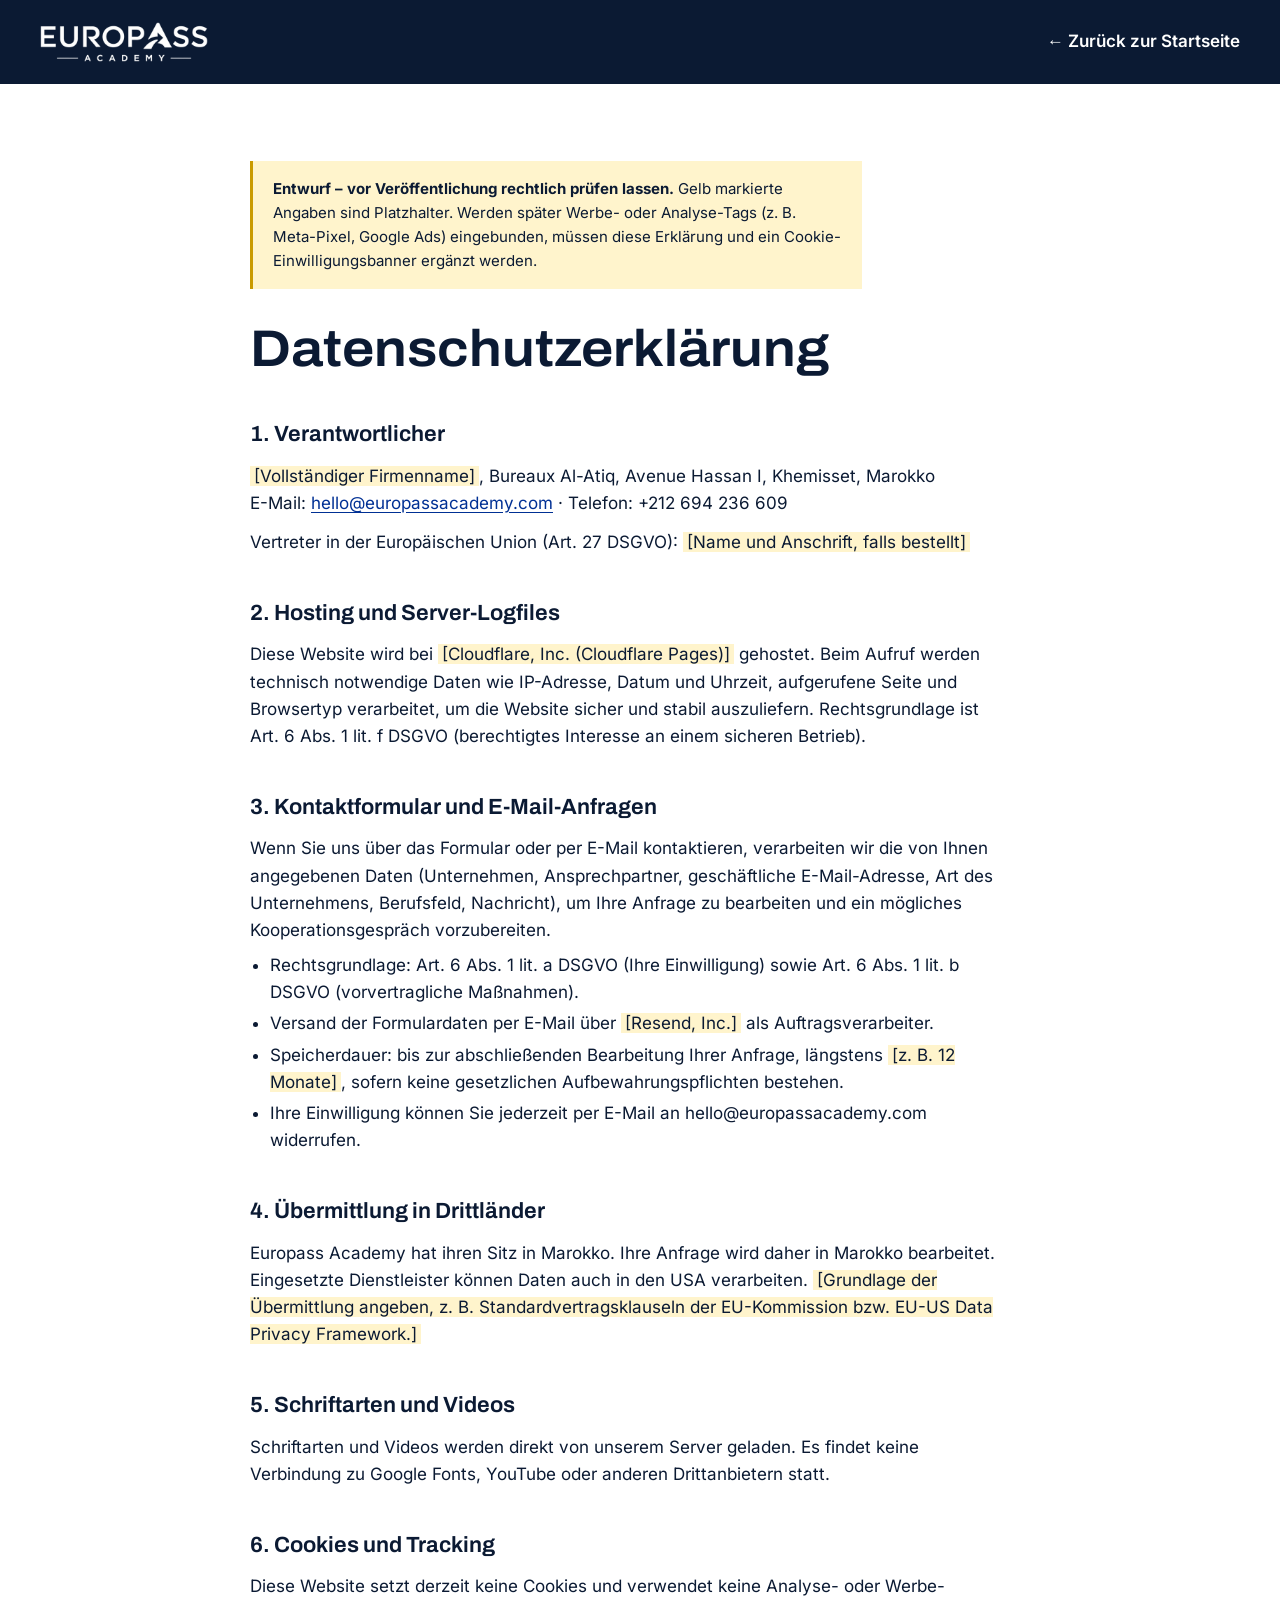
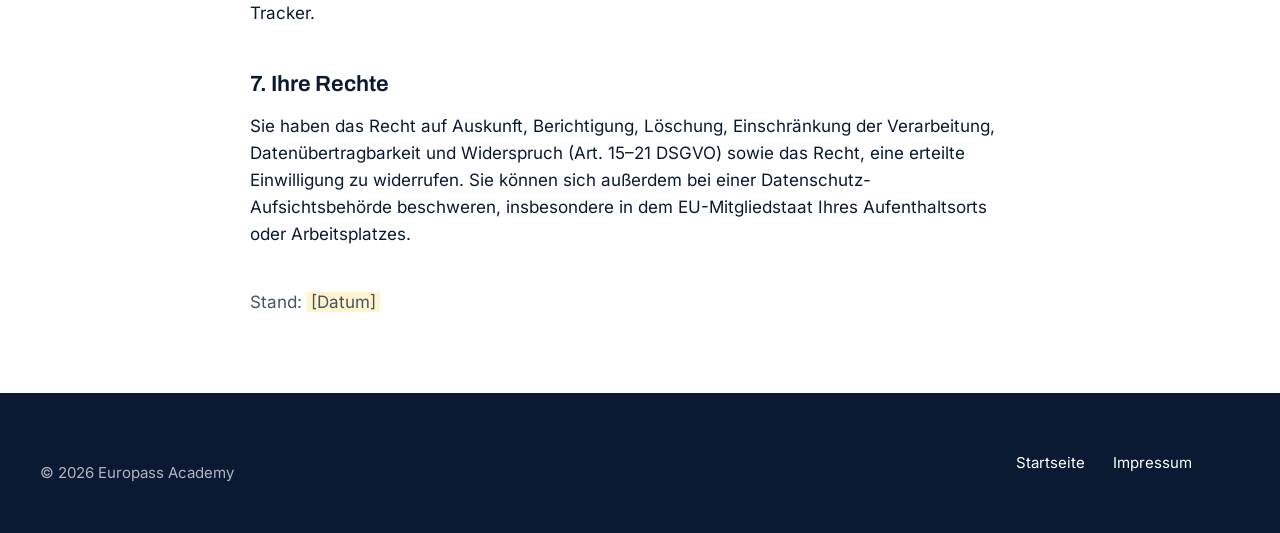
==== datenschutz.html @ 1aec407b "Initial commit" ====
<!doctype html>
<html lang="de">
<head>
<meta charset="utf-8">
<meta name="viewport" content="width=device-width, initial-scale=1, viewport-fit=cover">
<title>Datenschutzerklärung – Europass Academy</title>
<meta name="robots" content="noindex, follow">
<link rel="stylesheet" href="css/main.css">
</head>
<body>
<header class="legal-header">
  <div class="wrap">
    <a href="index.html"><img src="assets/img/europass-logo-white.png" alt="Europass Academy – zur Startseite" width="168" height="40"></a>
    <a class="back" href="index.html">← Zurück zur Startseite</a>
  </div>
</header>
<main class="legal">
  <div class="wrap">
    <p class="draft-note"><strong>Entwurf – vor Veröffentlichung rechtlich prüfen lassen.</strong> Gelb markierte Angaben sind Platzhalter. Werden später Werbe- oder Analyse-Tags (z. B. Meta-Pixel, Google Ads) eingebunden, müssen diese Erklärung und ein Cookie-Einwilligungsbanner ergänzt werden.</p>
    <h1>Datenschutzerklärung</h1>

    <h2>1. Verantwortlicher</h2>
    <p><span class="todo">[Vollständiger Firmenname]</span>, Bureaux Al-Atiq, Avenue Hassan I, Khemisset, Marokko<br>
    E-Mail: <a href="mailto:hello@europassacademy.com">hello@europassacademy.com</a> · Telefon: +212 694 236 609</p>
    <p>Vertreter in der Europäischen Union (Art. 27 DSGVO): <span class="todo">[Name und Anschrift, falls bestellt]</span></p>

    <h2>2. Hosting und Server-Logfiles</h2>
    <p>Diese Website wird bei <span class="todo">[Cloudflare, Inc. (Cloudflare Pages)]</span> gehostet. Beim Aufruf werden technisch notwendige Daten wie IP-Adresse, Datum und Uhrzeit, aufgerufene Seite und Browsertyp verarbeitet, um die Website sicher und stabil auszuliefern. Rechtsgrundlage ist Art. 6 Abs. 1 lit. f DSGVO (berechtigtes Interesse an einem sicheren Betrieb).</p>

    <h2>3. Kontaktformular und E-Mail-Anfragen</h2>
    <p>Wenn Sie uns über das Formular oder per E-Mail kontaktieren, verarbeiten wir die von Ihnen angegebenen Daten (Unternehmen, Ansprechpartner, geschäftliche E-Mail-Adresse, Art des Unternehmens, Berufsfeld, Nachricht), um Ihre Anfrage zu bearbeiten und ein mögliches Kooperationsgespräch vorzubereiten.</p>
    <ul>
      <li>Rechtsgrundlage: Art. 6 Abs. 1 lit. a DSGVO (Ihre Einwilligung) sowie Art. 6 Abs. 1 lit. b DSGVO (vorvertragliche Maßnahmen).</li>
      <li>Versand der Formulardaten per E-Mail über <span class="todo">[Resend, Inc.]</span> als Auftragsverarbeiter.</li>
      <li>Speicherdauer: bis zur abschließenden Bearbeitung Ihrer Anfrage, längstens <span class="todo">[z. B. 12 Monate]</span>, sofern keine gesetzlichen Aufbewahrungspflichten bestehen.</li>
      <li>Ihre Einwilligung können Sie jederzeit per E-Mail an hello@europassacademy.com widerrufen.</li>
    </ul>

    <h2>4. Übermittlung in Drittländer</h2>
    <p>Europass Academy hat ihren Sitz in Marokko. Ihre Anfrage wird daher in Marokko bearbeitet. Eingesetzte Dienstleister können Daten auch in den USA verarbeiten. <span class="todo">[Grundlage der Übermittlung angeben, z. B. Standardvertragsklauseln der EU-Kommission bzw. EU-US Data Privacy Framework.]</span></p>

    <h2>5. Schriftarten und Videos</h2>
    <p>Schriftarten und Videos werden direkt von unserem Server geladen. Es findet keine Verbindung zu Google Fonts, YouTube oder anderen Drittanbietern statt.</p>

    <h2>6. Cookies und Tracking</h2>
    <p>Diese Website setzt derzeit keine Cookies und verwendet keine Analyse- oder Werbe-Tracker.</p>

    <h2>7. Ihre Rechte</h2>
    <p>Sie haben das Recht auf Auskunft, Berichtigung, Löschung, Einschränkung der Verarbeitung, Datenübertragbarkeit und Widerspruch (Art. 15–21 DSGVO) sowie das Recht, eine erteilte Einwilligung zu widerrufen. Sie können sich außerdem bei einer Datenschutz-Aufsichtsbehörde beschweren, insbesondere in dem EU-Mitgliedstaat Ihres Aufenthaltsorts oder Arbeitsplatzes.</p>

    <p style="margin-top:40px;color:var(--muted)">Stand: <span class="todo">[Datum]</span></p>
  </div>
</main>
<footer class="site-footer">
  <div class="wrap site-footer__inner">
    <p>© 2026 Europass Academy</p>
    <nav class="site-footer__nav" aria-label="Rechtliches"><a href="index.html">Startseite</a><a href="impressum.html">Impressum</a></nav>
    <span></span>
  </div>
</footer>
</body>
</html>
---- css/main.css ----
/* =====================================================================
   Europass Academy – B2B-Landingpage Deutschland
   Konzept "Brücke": navy Kino-Bühne für den Film, königsblaue Bänder für
   Netzwerk und Kontakt, rot nur für Handlungen und Wegmarken.
   Schriften lokal gehostet (DSGVO: keine Verbindung zu Google Fonts).
   ===================================================================== */

@font-face {
  font-family: "Archivo";
  src: url("../assets/fonts/archivo-var.woff2") format("woff2");
  font-weight: 100 900;
  font-stretch: 62% 125%;
  font-display: swap;
}
@font-face {
  font-family: "Inter";
  src: url("../assets/fonts/inter-var.woff2") format("woff2");
  font-weight: 100 900;
  font-display: swap;
}
@font-face {
  font-family: "IBM Plex Mono";
  src: url("../assets/fonts/plex-mono-500.woff2") format("woff2");
  font-weight: 500;
  font-display: swap;
}

:root {
  /* Farbe */
  --navy: #0B1A33;
  --navy-2: #12264A;
  --blue: #003094;
  --blue-deep: #00226B;
  --blue-tint: #E7EDF9;
  --red: #CE0011;
  --red-deep: #A6000E;
  --white: #FFFFFF;
  --grey: #F4F6FA;
  --line: #DCE2EC;
  --line-dark: rgba(255, 255, 255, 0.18);
  --ink: #0B1A33;
  --muted: #47536B;
  --on-dark: rgba(255, 255, 255, 0.86);
  --on-dark-soft: rgba(255, 255, 255, 0.68);

  /* Schrift */
  --font-display: "Archivo", "Helvetica Neue", Arial, sans-serif;
  --font-body: "Inter", "Helvetica Neue", Arial, sans-serif;
  --font-mono: "IBM Plex Mono", ui-monospace, "SFMono-Regular", Menlo, monospace;

  --fs-hero: clamp(2.35rem, 0.9rem + 5.4vw, 5.5rem);
  --fs-statement: clamp(1.7rem, 1.1rem + 2.1vw, 2.75rem);
  --fs-h2: clamp(2rem, 1.3rem + 2.4vw, 3.25rem);
  --fs-h3: clamp(1.25rem, 1.1rem + 0.5vw, 1.5rem);
  --fs-lead: clamp(1.06rem, 1rem + 0.3vw, 1.25rem);
  --fs-body: 1.0625rem;
  --fs-small: 0.9375rem;
  --fs-label: 0.78rem;

  /* Raster */
  --max: 1232px;
  --gutter: max(clamp(16px, 4vw, 40px), env(safe-area-inset-left, 0px));
  --gutter-r: max(clamp(16px, 4vw, 40px), env(safe-area-inset-right, 0px));
  --section-y: clamp(72px, 6vw + 40px, 136px);
  --header-h: 76px;
  --ease: cubic-bezier(0.22, 0.61, 0.36, 1);

  color-scheme: light;
}

/* ---------- Basis ---------- */
*, *::before, *::after { box-sizing: border-box; }
html { -webkit-text-size-adjust: 100%; scroll-padding-top: calc(var(--header-h) + 12px); }
@media (prefers-reduced-motion: no-preference) { html { scroll-behavior: smooth; } }
body {
  margin: 0;
  background: var(--white);
  color: var(--ink);
  font-family: var(--font-body);
  font-size: var(--fs-body);
  line-height: 1.6;
  text-rendering: optimizeLegibility;
  -webkit-font-smoothing: antialiased;
  overflow-x: hidden;
}
img, video, svg { display: block; max-width: 100%; }
a { color: var(--blue); text-underline-offset: 3px; }
a:hover { color: var(--blue-deep); }
h1, h2, h3, p, ul, ol, dl, dd, figure { margin: 0; }
ul, ol { padding: 0; list-style: none; }
button, input, select, textarea { font: inherit; color: inherit; }
:focus-visible { outline: 3px solid var(--red); outline-offset: 3px; }
::selection { background: var(--blue); color: var(--white); }

.visually-hidden {
  position: absolute !important; width: 1px; height: 1px; overflow: hidden;
  clip: rect(0 0 0 0); clip-path: inset(50%); white-space: nowrap;
}
.skip-link {
  position: fixed; left: 16px; top: -100px; z-index: 100;
  background: var(--white); color: var(--blue); padding: 12px 18px; font-weight: 600;
}
.skip-link:focus { top: calc(env(safe-area-inset-top, 0px) + 12px); }

.wrap {
  width: 100%;
  max-width: calc(var(--max) + var(--gutter) + var(--gutter-r));
  margin-inline: auto;
  padding-left: var(--gutter);
  padding-right: var(--gutter-r);
}

/* ---------- Typo-Bausteine ---------- */
.eyebrow {
  display: inline-flex; align-items: center; gap: 12px;
  font-family: var(--font-mono); font-size: var(--fs-label); font-weight: 500;
  letter-spacing: 0.14em; text-transform: uppercase; color: var(--red);
}
.eyebrow--light { color: var(--on-dark); }
.eyebrow__mark { width: 32px; height: 2px; background: var(--red); flex: none; }

.h2 {
  font-family: var(--font-display); font-size: var(--fs-h2); font-weight: 650;
  font-stretch: 108%; line-height: 1.06; letter-spacing: -0.02em; text-wrap: balance;
}
.lead { font-size: var(--fs-lead); color: var(--muted); max-width: 60ch; margin-top: 20px; }
.statement {
  font-family: var(--font-display); font-size: var(--fs-statement); font-weight: 500;
  font-stretch: 104%; line-height: 1.22; letter-spacing: -0.012em; text-wrap: balance;
  max-width: 28ch;
}
.statement em { font-style: normal; color: var(--blue); box-shadow: inset 0 -0.12em 0 var(--blue-tint); }

/* ---------- Buttons ---------- */
.btn {
  display: inline-flex; align-items: center; justify-content: center; gap: 12px;
  min-height: 54px; padding: 15px 26px; border: 1.5px solid transparent; border-radius: 2px;
  font-family: var(--font-body); font-size: 1rem; font-weight: 600; line-height: 1.2;
  text-decoration: none; cursor: pointer; text-align: center;
  transition: background-color .2s var(--ease), color .2s var(--ease), border-color .2s var(--ease), transform .2s var(--ease);
}
.btn:hover { transform: translateY(-1px); }
.btn:active { transform: translateY(0); }
.btn--sm { min-height: 44px; padding: 10px 18px; font-size: 0.9375rem; }
.btn--red { background: var(--red); color: var(--white); }
.btn--red:hover { background: var(--red-deep); color: var(--white); }
.btn--blue { background: var(--blue); color: var(--white); }
.btn--blue:hover { background: var(--blue-deep); color: var(--white); }
.btn--outline-light { border-color: rgba(255,255,255,0.55); color: var(--white); background: transparent; }
.btn--outline-light:hover { border-color: var(--white); background: rgba(255,255,255,0.08); color: var(--white); }
.btn__icon { width: 18px; height: 18px; fill: none; stroke: currentColor; stroke-width: 2; flex: none; transition: transform .2s var(--ease); }
.btn:hover .btn__icon { transform: translateX(3px); }
.btn[disabled] { opacity: .65; cursor: progress; transform: none; }
.btn-row { display: flex; flex-wrap: wrap; gap: 12px; }

.link-arrow {
  display: inline-flex; align-items: center; gap: 10px; min-height: 44px;
  font-weight: 600; text-decoration: none; color: var(--blue);
  border-bottom: 1.5px solid currentColor; padding-bottom: 2px;
}
.link-arrow svg { width: 18px; height: 18px; fill: none; stroke: currentColor; stroke-width: 2; transition: transform .2s var(--ease); }
.link-arrow:hover svg { transform: translateX(4px); }

/* ---------- Header ---------- */
body::before {
  content: ""; position: fixed; inset: 0 0 auto; height: env(safe-area-inset-top, 0px);
  z-index: 51; background: var(--navy);
}
.site-header {
  position: fixed; top: env(safe-area-inset-top, 0px); left: 0; right: 0; z-index: 50;
  transition: background-color .3s var(--ease), box-shadow .3s var(--ease);
}
.site-header__inner {
  max-width: calc(var(--max) + var(--gutter) + var(--gutter-r)); margin-inline: auto;
  padding: 14px var(--gutter-r) 14px var(--gutter);
  min-height: var(--header-h);
  display: flex; align-items: center; justify-content: space-between; gap: 24px;
}
.brand { display: block; position: relative; width: clamp(150px, 14vw, 196px); flex: none; }
.brand__logo img { width: 100%; height: auto; }
.brand__logo--color { position: absolute; inset: 0; opacity: 0; transition: opacity .3s var(--ease); }
.brand__logo--light { transition: opacity .3s var(--ease); }

.site-nav { display: flex; align-items: center; gap: clamp(16px, 2.4vw, 36px); }
.site-nav__list { display: flex; gap: clamp(14px, 2vw, 30px); }
.site-nav__list a {
  position: relative; display: inline-flex; align-items: center; min-height: 44px;
  color: var(--white); text-decoration: none; font-size: 0.9375rem; font-weight: 500;
}
.site-nav__list a::after {
  content: ""; position: absolute; left: 0; right: 0; bottom: 8px; height: 1.5px;
  background: var(--red); transform: scaleX(0); transform-origin: left; transition: transform .25s var(--ease);
}
.site-nav__list a:hover::after, .site-nav__list a[aria-current="true"]::after { transform: scaleX(1); }

.site-header.is-solid { background: rgba(255,255,255,0.97); box-shadow: 0 1px 0 var(--line), 0 8px 24px rgba(11,26,51,0.06); }
.site-header.is-solid .brand__logo--color { opacity: 1; }
.site-header.is-solid .brand__logo--light { opacity: 0; }
.site-header.is-solid .site-nav__list a { color: var(--ink); }
.site-header.is-solid .nav-toggle { color: var(--ink); border-color: var(--line); }

.nav-toggle {
  display: none; align-items: center; gap: 10px; min-height: 44px; padding: 8px 14px;
  background: transparent; border: 1px solid rgba(255,255,255,0.4); border-radius: 2px;
  color: var(--white); cursor: pointer; font-size: 0.9375rem; font-weight: 600;
}
.nav-toggle__bars, .nav-toggle__bars::before, .nav-toggle__bars::after {
  display: block; width: 18px; height: 2px; background: currentColor; position: relative;
  transition: transform .25s var(--ease), background-color .2s;
}
.nav-toggle__bars::before, .nav-toggle__bars::after { content: ""; position: absolute; left: 0; }
.nav-toggle__bars::before { top: -6px; }
.nav-toggle__bars::after { top: 6px; }
.nav-toggle[aria-expanded="true"] .nav-toggle__bars { background: transparent; }
.nav-toggle[aria-expanded="true"] .nav-toggle__bars::before { transform: translateY(6px) rotate(45deg); }
.nav-toggle[aria-expanded="true"] .nav-toggle__bars::after { transform: translateY(-6px) rotate(-45deg); }

@media (max-width: 960px) {
  :root { --header-h: 68px; }
  .nav-toggle { display: inline-flex; }
  .site-nav {
    position: fixed; left: 0; right: 0; top: calc(env(safe-area-inset-top, 0px) + var(--header-h));
    flex-direction: column; align-items: stretch; gap: 8px;
    padding: 12px var(--gutter-r) calc(28px + env(safe-area-inset-bottom, 0px)) var(--gutter);
    background: var(--white); border-top: 1px solid var(--line);
    box-shadow: 0 24px 40px rgba(11,26,51,0.14);
    max-height: calc(100dvh - var(--header-h)); overflow-y: auto;
  }
  .js .site-nav:not(.is-open) { display: none; }
  .site-nav__list { flex-direction: column; gap: 0; }
  .site-nav__list a { color: var(--ink); font-size: 1.125rem; min-height: 56px; width: 100%; border-bottom: 1px solid var(--line); }
  .site-nav__list a::after { display: none; }
  .site-nav .btn { margin-top: 16px; min-height: 54px; }
  .site-header.is-menu { background: var(--white); }
  .site-header.is-menu .brand__logo--color { opacity: 1; }
  .site-header.is-menu .brand__logo--light { opacity: 0; }
  .site-header.is-menu .nav-toggle { color: var(--ink); border-color: var(--line); }
}

/* ---------- Hero ---------- */
.hero {
  position: relative; background: var(--navy); color: var(--white);
  padding-top: calc(var(--header-h) + clamp(28px, 3.6vw, 60px));
  padding-bottom: clamp(56px, 6vw, 96px);
  overflow: hidden; isolation: isolate;
}
.hero::before {
  /* feines Meridian-Raster als Verweis auf Breitengrade */
  content: ""; position: absolute; inset: 0; z-index: -1; pointer-events: none;
  background-image:
    linear-gradient(to right, rgba(255,255,255,0.045) 1px, transparent 1px);
  background-size: calc((100% - 2 * var(--gutter)) / 12) 100%;
  background-position: var(--gutter) 0;
}
.hero__intro {
  display: grid; grid-template-columns: repeat(12, minmax(0, 1fr));
  column-gap: clamp(16px, 2vw, 32px); row-gap: clamp(28px, 3.4vw, 48px); align-items: end;
}
.hero__intro > .hero__head { grid-column: 1 / -1; }
.hero__head { display: grid; gap: 28px; min-width: 0; }
.hero__title {
  font-family: var(--font-display); font-size: var(--fs-hero); font-weight: 700;
  font-stretch: 106%; line-height: 0.98; letter-spacing: -0.03em;
}
.hero__line { display: block; }
.hero__dot { color: var(--red); }
.hero__aside {
  grid-column: c-start / v-start; grid-row: 2; align-self: start; padding-top: 4px;
  display: grid; gap: 28px; min-width: 0; padding-right: clamp(24px, 3vw, 48px);
}
.hero__aside .btn-row { flex-direction: column; align-items: stretch; }
.hero__lead { font-size: var(--fs-lead); line-height: 1.55; color: var(--on-dark); max-width: 46ch; }

.hero__stage {
  margin-top: clamp(28px, 3.4vw, 52px);
  display: grid;
  grid-template-columns:
    [bleed-l] minmax(var(--gutter), 1fr)
    [c-start] minmax(0, calc(var(--max) * 0.31))
    [v-start] minmax(0, calc(var(--max) * 0.69))
    [c-end] minmax(var(--gutter-r), 1fr) [bleed-r];
  grid-template-rows: auto auto auto;
  column-gap: 0;
}
.hero__route {
  grid-column: v-start / c-end; grid-row: 1;
  display: flex; align-items: center; gap: 16px; margin-bottom: 18px; padding-left: clamp(20px, 3vw, 40px);
  font-family: var(--font-mono); font-size: var(--fs-label); letter-spacing: 0.08em; color: var(--on-dark-soft);
  text-transform: uppercase;
}
.route__end { display: inline-flex; align-items: center; gap: 10px; white-space: nowrap; }
.route__code { color: var(--white); }
.route__dot { width: 9px; height: 9px; border-radius: 50%; flex: none; }
.route__dot--red { background: var(--red); box-shadow: 0 0 0 4px rgba(206,0,17,0.25); }
.route__dot--white { background: var(--white); box-shadow: 0 0 0 4px rgba(255,255,255,0.18); }
.route__line { flex: 1 1 auto; height: 12px; min-width: 40px; overflow: visible; }
.route__line line { stroke: rgba(255,255,255,0.45); stroke-width: 1.5; stroke-dasharray: 4 6; vector-effect: non-scaling-stroke; }

.hero__facts {
  grid-column: v-start / c-end; grid-row: 3;
  display: grid; grid-template-columns: repeat(3, minmax(0, 1fr)); gap: clamp(16px, 2.4vw, 36px);
  margin-top: clamp(32px, 3.4vw, 48px); padding-left: clamp(20px, 3vw, 40px);
}
.hero__facts li { display: grid; gap: 2px; padding-top: 16px; border-top: 1px solid var(--line-dark); }
.hero__facts strong { font-family: var(--font-display); font-size: clamp(1.6rem, 1.2rem + 1vw, 2.2rem); font-weight: 650; font-stretch: 110%; line-height: 1.1; }
.hero__facts span { font-size: var(--fs-small); color: var(--on-dark-soft); }

.player--hero { grid-column: v-start / bleed-r; grid-row: 2; padding-left: clamp(20px, 3vw, 40px); position: relative; }
.player--hero::before {
  /* roter Rahmenversatz: die Brücke vom Text zum Film */
  content: ""; position: absolute; left: calc(clamp(20px, 3vw, 40px) - 14px); bottom: -14px; width: 38%; height: 58%;
  background: var(--red); z-index: 0;
}

/* ---------- Video-Player ---------- */
.player { position: relative; }
.player video, .player__cover {
  width: 100%; aspect-ratio: 16 / 9; max-width: 100%;
}
.player video { background: #000; object-fit: contain; position: relative; z-index: 1; }
.player--story video, .player--story .player__cover { aspect-ratio: 9 / 16; }
.player__cover {
  position: absolute; z-index: 2; top: 0; right: 0; bottom: 0; left: 0; width: auto;
  padding: 0; border: 0; margin: 0; cursor: pointer; overflow: hidden; background: var(--navy);
  color: var(--white); text-align: left;
}
.player--hero .player__cover { left: clamp(20px, 3vw, 40px); }
.player__cover picture { position: absolute; inset: 0; display: block; }
.player__poster { width: 100%; height: 100%; object-fit: cover; transition: transform .8s var(--ease); }
.player__cover:hover .player__poster { transform: scale(1.025); }
.player__scrim { position: absolute; inset: 0; background: linear-gradient(to top, rgba(11,26,51,0.78) 0%, rgba(11,26,51,0.1) 46%, rgba(11,26,51,0.05) 100%); }
.player__disc {
  position: absolute; left: 50%; top: 50%; width: clamp(72px, 7vw, 104px); aspect-ratio: 1; margin: 0;
  transform: translate(-50%, -50%); border-radius: 50%; background: var(--white);
  display: grid; place-items: center; box-shadow: 0 12px 36px rgba(0,0,0,0.3);
  transition: transform .3s var(--ease), background-color .3s var(--ease);
}
.player__disc::after {
  content: ""; position: absolute; inset: -10px; border-radius: 50%; border: 1.5px solid rgba(255,255,255,0.55);
  transition: inset .3s var(--ease), opacity .3s var(--ease);
}
.player__disc svg { width: 34%; height: 34%; fill: var(--red); margin-left: 6%; }
.player__cover:hover .player__disc { transform: translate(-50%, -50%) scale(1.06); }
.player__cover:hover .player__disc::after { inset: -16px; opacity: .6; }
.player__disc--sm { width: 64px; }
.player__disc--sm::after { inset: -7px; }
.player__meta { position: absolute; left: clamp(18px, 2.4vw, 32px); bottom: clamp(16px, 2.2vw, 28px); right: 18px; display: grid; gap: 4px; }
.player__kicker { font-family: var(--font-mono); font-size: var(--fs-label); letter-spacing: 0.12em; text-transform: uppercase; color: var(--on-dark); }
.player__title { font-family: var(--font-display); font-size: clamp(1.15rem, 1rem + 0.8vw, 1.6rem); font-weight: 600; font-stretch: 106%; }
.player.is-playing .player__cover { opacity: 0; visibility: hidden; transition: opacity .35s var(--ease), visibility 0s .35s; }

/* ---------- Sektionen ---------- */
.section { padding-block: var(--section-y); position: relative; }
.section--grey { background: var(--grey); }
.section--blue { background: var(--blue); color: var(--white); }
.section--navy { background: var(--navy); color: var(--white); }
.section--contact { background: var(--blue); color: var(--white); }

.split { display: grid; grid-template-columns: minmax(0, 3fr) minmax(0, 9fr); gap: clamp(24px, 4vw, 64px); }
.split--head { margin-bottom: clamp(40px, 5vw, 72px); align-items: start; }
.split--head .eyebrow, .split--intro .eyebrow { padding-top: 0.7em; }
.split > .eyebrow { align-self: start; }

/* A – Akademie */
.split--intro { margin-bottom: clamp(48px, 6vw, 88px); }
.matrix { border-top: 2px solid var(--ink); }
.matrix__head, .matrix__row {
  display: grid; grid-template-columns: minmax(0, 3fr) minmax(0, 4.5fr) minmax(0, 4.5fr);
  gap: clamp(16px, 3vw, 48px); padding-block: 20px; border-bottom: 1px solid var(--line);
}
.matrix__head { font-family: var(--font-mono); font-size: var(--fs-label); letter-spacing: 0.12em; text-transform: uppercase; color: var(--muted); padding-block: 14px; }
.matrix__head span:first-child, .matrix__row span:first-child { grid-column: 2; }
.matrix__head span:last-child, .matrix__row span:last-child { grid-column: 3; }
.matrix__row span:first-child { font-weight: 600; }
.matrix__row span:last-child { color: var(--muted); position: relative; padding-left: 28px; }
.matrix__row span:last-child::before {
  content: ""; position: absolute; left: 0; top: 0.72em; width: 16px; height: 2px; background: var(--red);
}
.matrix__row { transition: background-color .2s var(--ease); }
.matrix__row:hover { background: var(--grey); }

.notice {
  margin-top: 36px; display: grid; grid-template-columns: auto minmax(0, 1fr); gap: 16px;
  margin-left: calc((100% - 0px) * 3 / 12 + clamp(16px, 3vw, 48px) * 0.25);
  max-width: 760px; padding: 20px 24px; background: var(--blue-tint); color: var(--ink); font-size: var(--fs-small);
}
.notice__icon { width: 22px; height: 22px; fill: none; stroke: var(--blue); stroke-width: 1.8; margin-top: 2px; }

/* B – Netzwerk */
.split--network { grid-template-columns: minmax(0, 5fr) minmax(0, 7fr); align-items: center; }
.network__text { display: grid; gap: 24px; align-content: start; }
.network__lead { color: var(--on-dark); max-width: 46ch; }
.legend { display: grid; gap: 0; margin-top: 8px; border-top: 1px solid var(--line-dark); }
.legend__item { display: grid; grid-template-columns: minmax(0, 1fr) minmax(0, 1.4fr); gap: 16px; padding: 16px 0; border-bottom: 1px solid var(--line-dark); }
.legend dt { font-weight: 600; display: flex; align-items: center; gap: 12px; }
.legend dd { color: var(--on-dark-soft); font-size: var(--fs-small); align-self: center; }
.legend__dot { width: 12px; height: 12px; border-radius: 50%; background: var(--white); flex: none; }
.legend__dot--hub { background: var(--red); box-shadow: 0 0 0 4px rgba(255,255,255,0.9); width: 12px; height: 12px; }

.netmap { margin: 0; }
.netmap svg { width: 100%; height: auto; overflow: visible; }
.netmap__grid line { stroke: rgba(255,255,255,0.14); stroke-width: 1; }
.netmap__ticks text { fill: rgba(255,255,255,0.62); font-family: var(--font-mono); font-size: 11px; letter-spacing: 0.06em; }
.netmap__sea { fill: rgba(255,255,255,0.4); font-family: var(--font-display); font-style: italic; font-size: 15px; letter-spacing: 0.3em; text-transform: uppercase; }
.netmap__links path { stroke: var(--white); stroke-width: 1.5; fill: none; }
.netmap__de { stroke: rgba(255,255,255,0.75); stroke-width: 1.5; fill: none; stroke-dasharray: 5 7; }
.netmap__de-label { fill: var(--white); font-family: var(--font-mono); font-size: 12px; letter-spacing: 0.1em; text-transform: uppercase; }
.netmap__school circle { fill: var(--white); stroke: var(--blue); stroke-width: 2.5; }
.netmap__hub { fill: var(--red); stroke: var(--white); stroke-width: 4; }
.netmap__pulse { fill: none; stroke: var(--white); stroke-width: 1.5; opacity: .6; transform-origin: 454px 177px; }
.netmap__ref { fill: rgba(255,255,255,0.5); }
.netmap__ref-label { fill: rgba(255,255,255,0.6); font-size: 12px; font-family: var(--font-body); }
.netmap__label { fill: var(--white); font-family: var(--font-display); font-weight: 650; font-size: 19px; font-stretch: 108%; }
.netmap__label--hub { font-size: 22px; }
.netmap__sub { fill: rgba(255,255,255,0.72); font-family: var(--font-body); font-size: 13px; }
.netmap figcaption { margin-top: 12px; font-size: 0.8125rem; color: var(--on-dark-soft); text-align: right; }

/* C – Erfahrung */
.figures { display: grid; grid-template-columns: minmax(0, 1fr) minmax(0, 1fr) minmax(0, 1.6fr); border-top: 2px solid var(--blue); }
.figure { padding: clamp(24px, 3vw, 40px) clamp(16px, 2.4vw, 36px) 8px 0; display: grid; gap: 14px; align-content: start; }
.figure + .figure { padding-left: clamp(16px, 2.4vw, 36px); border-left: 1px solid var(--line); }
.figure__num {
  font-family: var(--font-display); font-weight: 700; font-stretch: 118%;
  font-size: clamp(3.6rem, 2rem + 5vw, 7rem); line-height: 0.9; letter-spacing: -0.04em; color: var(--blue);
  font-variant-numeric: tabular-nums; display: flex; align-items: baseline; gap: 10px; flex-wrap: wrap;
}
.figure__unit { font-size: 0.24em; font-weight: 600; letter-spacing: 0; color: var(--ink); font-stretch: 100%; }
.figure__label { color: var(--muted); max-width: 30ch; }
.cefr { display: grid; grid-template-columns: repeat(6, minmax(0, 1fr)); gap: 4px; margin-top: 10px; max-width: 420px; }
.cefr li {
  font-family: var(--font-mono); font-size: 0.8125rem; text-align: center; padding: 10px 0 8px;
  background: var(--grey); color: #7A859A; border-top: 3px solid var(--line);
}
.cefr li.is-on { background: var(--blue-tint); color: var(--blue); border-top-color: var(--blue); }
.cefr li.is-top { background: var(--blue); color: var(--white); border-top-color: var(--red); }

/* G – Einblicke */
.split--stories { grid-template-columns: minmax(0, 5fr) minmax(0, 7fr); align-items: center; }
.stories__text { display: grid; gap: 22px; justify-items: start; max-width: 460px; }
.stories__text p { color: var(--muted); }
.stories { display: grid; grid-template-columns: repeat(2, minmax(0, 300px)); gap: clamp(16px, 3vw, 40px); justify-content: center; align-items: start; }
.story { display: grid; gap: 14px; }
.story--offset { margin-top: clamp(32px, 6vw, 88px); }
.story .player { box-shadow: 0 18px 40px rgba(11,26,51,0.14); }
.story figcaption { display: grid; gap: 2px; border-left: 2px solid var(--red); padding-left: 14px; }
.story__meta { font-family: var(--font-mono); font-size: var(--fs-label); letter-spacing: 0.12em; text-transform: uppercase; color: var(--muted); }
.story__title { font-weight: 600; font-size: 1.0625rem; line-height: 1.35; }

/* D – Leistungen */
.services { display: grid; grid-template-columns: minmax(0, 5fr) minmax(0, 7fr); column-gap: clamp(24px, 4vw, 72px); }
.service { display: contents; }
.service__head { grid-column: 1; font-size: inherit; font-weight: inherit; }
.service__tab {
  width: 100%; display: grid; grid-template-columns: 44px minmax(0, 1fr) 24px; align-items: center; gap: 12px;
  padding: 20px 4px 20px 0; background: none; border: 0; border-bottom: 1px solid var(--line);
  font-family: var(--font-display); font-size: var(--fs-h3); font-weight: 600; font-stretch: 104%;
  text-align: left; cursor: pointer; color: var(--muted); min-height: 64px;
  transition: color .2s var(--ease);
}
.service:first-child .service__tab { border-top: 1px solid var(--line); }
.service__no { font-family: var(--font-mono); font-size: 0.8125rem; font-weight: 500; color: var(--muted); letter-spacing: 0.08em; }
.service__chev { width: 20px; height: 20px; fill: none; stroke: currentColor; stroke-width: 2; opacity: 0; transform: translateX(-6px); transition: opacity .2s, transform .25s var(--ease); }
.service__tab:hover { color: var(--ink); }
.service__tab:hover .service__chev { opacity: .5; transform: none; }
.service__tab[aria-expanded="true"] { color: var(--blue); }
.service__tab[aria-expanded="true"] .service__no { color: var(--red); }
.service__tab[aria-expanded="true"] .service__chev { opacity: 1; transform: none; color: var(--red); }
.service__panel {
  grid-column: 2; grid-row: 1 / span 6; align-self: start;
  background: var(--grey); padding: clamp(28px, 4vw, 56px); display: grid; gap: 18px; position: relative;
  border-top: 3px solid var(--blue);
}
.service__panel > p:not([class]) { font-size: var(--fs-lead); line-height: 1.6; max-width: 52ch; }
.service__kicker { font-family: var(--font-mono); font-size: var(--fs-label); letter-spacing: 0.14em; text-transform: uppercase; color: var(--red); }
.service__title { font-family: var(--font-display); font-size: clamp(1.8rem, 1.2rem + 2vw, 2.75rem); font-weight: 650; font-stretch: 108%; line-height: 1.08; letter-spacing: -0.02em; color: var(--blue); }
.service__result { margin-top: 10px; padding-top: 20px; border-top: 1px solid var(--line); display: grid; gap: 4px; font-weight: 600; }
.service__result span { font-family: var(--font-mono); font-size: var(--fs-label); letter-spacing: 0.12em; text-transform: uppercase; color: var(--muted); font-weight: 500; }
.js .service__panel[hidden] { display: none; }
@media (prefers-reduced-motion: no-preference) {
  .service__panel:not([hidden]) { animation: panel-in .45s var(--ease); }
}
@keyframes panel-in { from { opacity: 0; transform: translateY(10px); } to { opacity: 1; transform: none; } }

/* E – Berufsfelder */
.fields { display: grid; grid-template-columns: repeat(2, minmax(0, 1fr)); gap: clamp(32px, 5vw, 80px); }
.fields__cat { display: flex; align-items: center; gap: 12px; font-family: var(--font-mono); font-size: var(--fs-label); letter-spacing: 0.14em; text-transform: uppercase; color: var(--muted); padding-bottom: 16px; border-bottom: 2px solid var(--ink); }
.fields__swatch { width: 12px; height: 12px; flex: none; }
.fields__swatch--blue { background: var(--blue); }
.fields__swatch--red { background: var(--red); }
.fields__list li {
  position: relative; display: grid; gap: 4px; padding: 26px 0 24px 0; border-bottom: 1px solid var(--line);
  transition: padding-left .3s var(--ease);
}
.fields__list li::before {
  content: ""; position: absolute; left: 0; top: 50%; width: 0; height: 2px; background: var(--red);
  transition: width .3s var(--ease);
}
.fields__list li:hover { padding-left: 32px; }
.fields__list li:hover::before { width: 18px; }
.fields__name { font-family: var(--font-display); font-size: clamp(1.4rem, 1.1rem + 1.1vw, 2rem); font-weight: 600; font-stretch: 106%; line-height: 1.15; letter-spacing: -0.01em; }
.fields__desc { color: var(--muted); font-size: var(--fs-small); }

/* F – Ablauf */
.split--process { grid-template-columns: minmax(0, 5fr) minmax(0, 7fr); align-items: start; }
.process__intro { display: grid; gap: 22px; justify-items: start; position: sticky; top: calc(var(--header-h) + 40px); }
.process__intro .lead { margin-top: 0; }
.timeline { position: relative; padding-left: 0; }
.timeline__rail { position: absolute; left: 27px; top: 28px; bottom: 28px; width: 2px; background: var(--line); }
.timeline__fill { position: absolute; left: 0; top: 0; width: 100%; height: var(--progress, 0%); background: var(--blue); }
.timeline__list { display: grid; gap: 0; }
.step { position: relative; display: grid; grid-template-columns: 56px minmax(0, 1fr); gap: clamp(16px, 2.4vw, 32px); padding-bottom: clamp(32px, 4vw, 52px); }
.step:last-child { padding-bottom: 0; }
.step__no {
  position: relative; z-index: 1; width: 56px; height: 56px; display: grid; place-items: center; border-radius: 50%;
  background: var(--white); border: 2px solid var(--line); color: var(--muted);
  font-family: var(--font-display); font-weight: 650; font-size: 1.25rem; font-variant-numeric: tabular-nums;
  transition: background-color .35s var(--ease), border-color .35s var(--ease), color .35s var(--ease), transform .35s var(--ease);
}
.step__body { padding-top: 6px; display: grid; gap: 6px; }
.step__body > p:last-child { color: var(--muted); max-width: 52ch; }
.step__title { font-family: var(--font-display); font-size: var(--fs-h3); font-weight: 600; font-stretch: 104%; line-height: 1.25; }
.step__who {
  justify-self: start; font-family: var(--font-mono); font-size: 0.72rem; letter-spacing: 0.12em; text-transform: uppercase;
  padding: 3px 8px; background: var(--blue-tint); color: var(--blue);
}
.step__who--both { background: var(--grey); color: var(--muted); }
.step__who--you { background: #FBE5E7; color: var(--red-deep); }
.step.is-active .step__no { background: var(--blue); border-color: var(--blue); color: var(--white); }
.step:last-child.is-active .step__no { background: var(--red); border-color: var(--red); }
.no-js .step .step__no, .is-static .step .step__no { background: var(--blue); border-color: var(--blue); color: var(--white); }

/* Kooperation */
.split--coop { grid-template-columns: minmax(0, 7fr) minmax(0, 5fr); gap: clamp(40px, 6vw, 104px); align-items: start; }
.split--coop > div:first-child { display: grid; gap: 24px; justify-items: start; }
.coop__lead { color: var(--on-dark); max-width: 52ch; }
.modules { border: 0; padding: 0; margin: 8px 0 8px; display: grid; gap: 10px; width: 100%; }
.module {
  position: relative; display: grid; grid-template-columns: 26px minmax(0, 1fr); align-items: center; gap: 16px;
  padding: 18px 22px; border: 1px solid var(--line-dark); cursor: pointer; min-height: 64px;
  transition: border-color .2s var(--ease), background-color .2s var(--ease);
}
.module:hover { border-color: rgba(255,255,255,0.5); }
.module input { position: absolute; opacity: 0; width: 1px; height: 1px; }
.module__box { width: 24px; height: 24px; border: 1.5px solid rgba(255,255,255,0.6); display: grid; place-items: center; transition: background-color .2s, border-color .2s; }
.module__box::after { content: ""; width: 11px; height: 6px; border-left: 2px solid var(--white); border-bottom: 2px solid var(--white); transform: rotate(-45deg) translate(1px, -1px) scale(0); transition: transform .2s var(--ease); }
.module__text { font-family: var(--font-display); font-size: 1.125rem; font-weight: 600; font-stretch: 104%; }
.module input:checked ~ .module__box { background: var(--red); border-color: var(--red); }
.module input:checked ~ .module__box::after { transform: rotate(-45deg) translate(1px, -1px) scale(1); }
.module:has(input:checked) { border-color: var(--white); background: rgba(255,255,255,0.06); }
.module input:focus-visible ~ .module__box { outline: 3px solid var(--red); outline-offset: 3px; }
.modules__count { font-size: var(--fs-small); color: var(--on-dark-soft); min-height: 1.5em; }

.why { padding: clamp(28px, 3vw, 44px); background: var(--navy-2); border-top: 3px solid var(--red); }
.why__title { font-family: var(--font-display); font-size: var(--fs-h3); font-weight: 650; font-stretch: 106%; margin-bottom: 12px; }
.why__list li { display: grid; gap: 2px; padding: 14px 0; border-bottom: 1px solid var(--line-dark); color: var(--on-dark-soft); font-size: var(--fs-small); }
.why__list li:last-child { border-bottom: 0; padding-bottom: 0; }
.why__list strong { color: var(--white); font-size: 1rem; font-weight: 600; }

/* Kontakt */
.split--contact { grid-template-columns: minmax(0, 5fr) minmax(0, 7fr); gap: clamp(40px, 6vw, 96px); align-items: start; }
.contact__intro { display: grid; gap: 24px; align-content: start; }
.contact__lead { color: var(--on-dark); font-size: var(--fs-lead); max-width: 44ch; }
.person { display: flex; align-items: center; gap: 18px; padding-top: 12px; }
.person__mono {
  width: 64px; height: 64px; flex: none; display: grid; place-items: center; border-radius: 50%;
  background: var(--white); color: var(--blue); font-family: var(--font-display); font-weight: 700; font-size: 1.25rem; font-stretch: 112%;
  box-shadow: 0 0 0 4px rgba(255,255,255,0.18);
}
.person__name { font-family: var(--font-display); font-size: 1.375rem; font-weight: 650; font-stretch: 106%; }
.person__role { color: var(--on-dark-soft); font-size: var(--fs-small); }
.contact__lines { border-top: 1px solid var(--line-dark); }
.contact__lines li { display: grid; grid-template-columns: 96px minmax(0, 1fr); gap: 12px; padding: 14px 0; border-bottom: 1px solid var(--line-dark); align-items: center; }
.contact__key { font-family: var(--font-mono); font-size: var(--fs-label); letter-spacing: 0.12em; text-transform: uppercase; color: var(--on-dark-soft); }
.contact__lines a { color: var(--white); font-weight: 600; text-decoration: none; overflow-wrap: anywhere; user-select: all; min-height: 32px; display: inline-flex; align-items: center; }
.contact__lines a:hover { text-decoration: underline; color: var(--white); }

.form-card { background: var(--white); color: var(--ink); padding: clamp(24px, 4vw, 52px); box-shadow: 0 40px 80px rgba(0,16,60,0.35); position: relative; }
.form-card::before { content: ""; position: absolute; left: 0; top: 0; width: 96px; height: 4px; background: var(--red); }
.form__title { font-family: var(--font-display); font-size: var(--fs-h3); font-weight: 650; font-stretch: 106%; margin-bottom: 24px; }
.form__grid { display: grid; grid-template-columns: repeat(2, minmax(0, 1fr)); gap: 18px 20px; }
.field { display: grid; gap: 6px; align-content: start; min-width: 0; }
.field--full { grid-column: 1 / -1; }
.field label { font-size: 0.875rem; font-weight: 600; }
.req { color: var(--red); }
.field input[type="text"], .field input[type="email"], .field select, .field textarea {
  width: 100%; min-height: 50px; padding: 12px 14px; border: 1px solid #B9C3D3; border-radius: 2px; background: var(--white);
  font-size: 1rem; color: var(--ink); transition: border-color .2s, box-shadow .2s;
}
.field select { appearance: none; padding-right: 44px; background-image: url("data:image/svg+xml,%3Csvg xmlns='http://www.w3.org/2000/svg' width='12' height='8' viewBox='0 0 12 8'%3E%3Cpath d='M1 1.5l5 5 5-5' fill='none' stroke='%230B1A33' stroke-width='1.8'/%3E%3C/svg%3E"); background-repeat: no-repeat; background-position: right 16px center; }
.field textarea { resize: vertical; min-height: 132px; }
.field input:hover, .field select:hover, .field textarea:hover { border-color: #8D9AB0; }
.field input:focus, .field select:focus, .field textarea:focus { outline: none; border-color: var(--blue); box-shadow: 0 0 0 3px rgba(0,48,148,0.18); }
.field__error { display: none; font-size: 0.8125rem; color: var(--red-deep); font-weight: 500; }
.field.is-invalid input, .field.is-invalid select, .field.is-invalid textarea { border-color: var(--red); }
.field.is-invalid .field__error { display: block; }
.field--hp { position: absolute; left: -9999px; width: 1px; height: 1px; overflow: hidden; }
.consent { display: grid; grid-template-columns: 22px minmax(0, 1fr); gap: 12px; align-items: start; font-size: 0.875rem !important; font-weight: 400 !important; color: var(--muted); line-height: 1.5; cursor: pointer; }
.consent input { width: 20px; height: 20px; margin: 1px 0 0; accent-color: var(--blue); cursor: pointer; }
.form__foot { margin-top: 26px; display: flex; flex-wrap: wrap; align-items: center; justify-content: space-between; gap: 16px; }
.form__note { font-size: 0.8125rem; color: var(--muted); }
.form__status { margin-top: 22px; padding: 18px 20px; font-size: var(--fs-small); border-left: 3px solid var(--blue); background: var(--blue-tint); }
.form__status.is-error { border-left-color: var(--red); background: #FBE5E7; }
.form__status.is-success { border-left-color: #1A7F4B; background: #E5F4EC; }
.form__status strong { display: block; margin-bottom: 4px; }
.form__status a { font-weight: 600; }
.form__status .btn { margin-top: 12px; min-height: 46px; }

/* Footer */
.site-footer { background: var(--navy); color: var(--on-dark-soft); padding-block: 48px calc(48px + env(safe-area-inset-bottom, 0px)); font-size: var(--fs-small); }
.site-footer__inner { display: grid; grid-template-columns: minmax(0, 1fr) auto auto; gap: 24px 48px; align-items: end; }
.site-footer__brand { display: grid; gap: 16px; }
.site-footer__brand img { width: 168px; height: auto; }
.site-footer address { font-style: normal; line-height: 1.55; }
.site-footer__nav { display: flex; flex-wrap: wrap; gap: 8px 28px; }
.site-footer__nav a { color: var(--white); text-decoration: none; min-height: 44px; display: inline-flex; align-items: center; }
.site-footer__nav a:hover { color: var(--white); text-decoration: underline; }

/* Mobile CTA */
.mobile-cta { display: none; }
@media (max-width: 760px) {
  .mobile-cta {
    position: fixed; left: 0; right: 0; bottom: 0; z-index: 40; display: flex; align-items: center; justify-content: center;
    min-height: 56px; padding: 12px var(--gutter-r) calc(12px + env(safe-area-inset-bottom, 0px)) var(--gutter);
    background: var(--red); color: var(--white); font-weight: 600; text-decoration: none;
    transform: translateY(110%); transition: transform .3s var(--ease);
    box-shadow: 0 -8px 24px rgba(11,26,51,0.2);
  }
  .mobile-cta.is-visible { transform: none; }
  .mobile-cta:hover { color: var(--white); }
}

/* ---------- Reveal & Ladeanimation ---------- */
@media (prefers-reduced-motion: no-preference) {
  .js .reveal { transform: translateY(22px); opacity: 0.25; transition: transform .8s var(--ease), opacity .8s var(--ease); }
  .js .reveal.is-visible { transform: none; opacity: 1; }

  .hero__line { animation: rise .9s var(--ease) both; }
  .hero__line:nth-child(2) { animation-delay: .08s; }
  .hero__line:nth-child(3) { animation-delay: .16s; }
  .hero__aside { animation: fade .9s .3s var(--ease) both; }
  .route__line line { stroke-dashoffset: 600; animation: draw 1.6s .5s var(--ease) forwards; }
  .player--hero { animation: rise 1s .25s var(--ease) both; }
  .netmap__pulse { animation: pulse 2.8s var(--ease) infinite; }
}
@keyframes rise { from { opacity: 0; transform: translateY(26px); } to { opacity: 1; transform: none; } }
@keyframes fade { from { opacity: 0; } to { opacity: 1; } }
@keyframes draw { to { stroke-dashoffset: 0; } }
@keyframes pulse { 0% { transform: scale(1); opacity: .7; } 100% { transform: scale(2.6); opacity: 0; } }

@media (prefers-reduced-motion: reduce) {
  *, *::before, *::after { animation-duration: 0.01ms !important; animation-iteration-count: 1 !important; transition-duration: 0.01ms !important; }
  .netmap__pulse { display: none; }
}

/* ---------- Responsiv ---------- */
@media (max-width: 1100px) {
  .figures { grid-template-columns: repeat(2, minmax(0, 1fr)); }
  .figure--wide { grid-column: 1 / -1; border-left: 0 !important; padding-left: 0 !important; border-top: 1px solid var(--line); margin-top: 16px; }
}

@media (max-width: 960px) {
  .split, .split--network, .split--stories, .split--process, .split--coop, .split--contact { grid-template-columns: minmax(0, 1fr); }
  .split--head .eyebrow, .split--intro .eyebrow { padding-top: 0; }
  .hero__stage { grid-template-columns: [bleed-l] var(--gutter) [c-start v-start] minmax(0, 1fr) [c-end] var(--gutter-r) [bleed-r]; }
  .hero__route { grid-column: c-start / c-end; padding-left: 0; }
  .player--hero { grid-column: c-start / c-end; padding-left: 0; }
  .player--hero .player__cover { left: 0; }
  .player--hero::before { left: -10px; bottom: -10px; }
  .hero__aside { grid-column: c-start / c-end; grid-row: 1; padding-right: 0; margin-bottom: 40px; max-width: 640px; }
  .hero__aside .btn-row { flex-direction: row; align-items: center; }
  .hero__route { grid-row: 2; }
  .player--hero { grid-row: 3; }
  .hero__facts { grid-column: c-start / c-end; grid-row: 4; padding: 0; margin-top: 40px; }
  .matrix__head, .matrix__row { grid-template-columns: minmax(0, 1fr) minmax(0, 1fr); }
  .matrix__head span:first-child, .matrix__row span:first-child { grid-column: 1; }
  .matrix__head span:last-child, .matrix__row span:last-child { grid-column: 2; }
  .notice { margin-left: 0; }
  .process__intro { position: static; }
  .services { grid-template-columns: minmax(0, 1fr); }
  .service { display: block; }
  .service__panel { grid-row: auto; grid-column: auto; margin-bottom: 8px; border-top: 0; }
  .service__chev { opacity: .6; transform: rotate(90deg); }
  .service__kicker, .service__title { display: none; }
  .service__panel { padding: 22px 20px 26px; }
  .service__tab { color: var(--ink); }
  .service__tab[aria-expanded="true"] .service__chev { transform: rotate(-90deg); }
  .stories { justify-content: start; }
}

@media (max-width: 640px) {
  :root { --fs-body: 1rem; }
  .hero__route { font-size: 0.68rem; gap: 10px; }
  .hero__line { display: inline; }
  .route__hide-sm { display: none; }
  .hero__facts { grid-template-columns: minmax(0, 1fr); gap: 0; margin-top: 32px; }
  .hero__aside .btn-row { flex-direction: column; align-items: stretch; }
  .hero__facts li { grid-template-columns: minmax(0, 1fr) minmax(0, 1.3fr); align-items: baseline; gap: 12px; padding: 14px 0; }
  .hero__facts li:last-child { border-bottom: 1px solid var(--line-dark); }
  .hero__facts strong { font-size: 1.5rem; }
  .btn-row .btn { width: 100%; }
  .matrix__head { display: none; }
  .matrix__row { grid-template-columns: minmax(0, 1fr); gap: 6px; padding-block: 18px; }
  .matrix__row span:first-child, .matrix__row span:last-child { grid-column: 1; }
  .figures { grid-template-columns: minmax(0, 1fr); }
  .figure + .figure { border-left: 0; padding-left: 0; border-top: 1px solid var(--line); }
  .figure--wide { margin-top: 0; }
  .fields { grid-template-columns: minmax(0, 1fr); }
  .stories { grid-template-columns: repeat(2, minmax(0, 1fr)); gap: 14px; }
  .story--offset { margin-top: 40px; }
  .player__disc--sm { width: 52px; }
  .form__grid { grid-template-columns: minmax(0, 1fr); }
  .form__foot .btn { width: 100%; }
  .legend__item { grid-template-columns: minmax(0, 1fr); gap: 2px; }
  .contact__lines li { grid-template-columns: minmax(0, 1fr); gap: 2px; }
  .site-footer__inner { grid-template-columns: minmax(0, 1fr); align-items: start; }
  .site-footer { padding-bottom: calc(96px + env(safe-area-inset-bottom, 0px)); }
  .netmap__ticks text { font-size: 14px; }
  .netmap__label { font-size: 24px; }
  .netmap__sub { font-size: 16px; }
  .netmap__de-label { font-size: 14px; }
}

/* ---------- Rechtsseiten ---------- */
.legal-header { background: var(--navy); padding-block: calc(env(safe-area-inset-top, 0px) + 20px) 20px; }
.legal-header .wrap { display: flex; align-items: center; justify-content: space-between; gap: 16px; flex-wrap: wrap; }
.legal-header img { width: 168px; height: auto; }
.legal-header a.back { color: var(--white); text-decoration: none; font-weight: 600; min-height: 44px; display: inline-flex; align-items: center; }
.legal { padding-block: clamp(48px, 6vw, 96px); }
.legal .wrap { max-width: calc(780px + var(--gutter) + var(--gutter-r)); }
.legal h1 { font-family: var(--font-display); font-size: var(--fs-h2); font-weight: 650; font-stretch: 108%; line-height: 1.1; margin-bottom: 16px; }
.legal h2 { font-family: var(--font-display); font-size: 1.375rem; font-weight: 650; margin: 40px 0 10px; }
.legal p, .legal li { color: var(--ink); max-width: 68ch; }
.legal p + p { margin-top: 12px; }
.legal ul { list-style: disc; padding-left: 1.2em; margin-top: 8px; display: grid; gap: 4px; }
.legal .todo { background: #FFF4CC; padding: 0 4px; }
.legal .draft-note { padding: 16px 20px; background: #FFF4CC; border-left: 3px solid #C99A00; margin-bottom: 32px; font-size: var(--fs-small); }
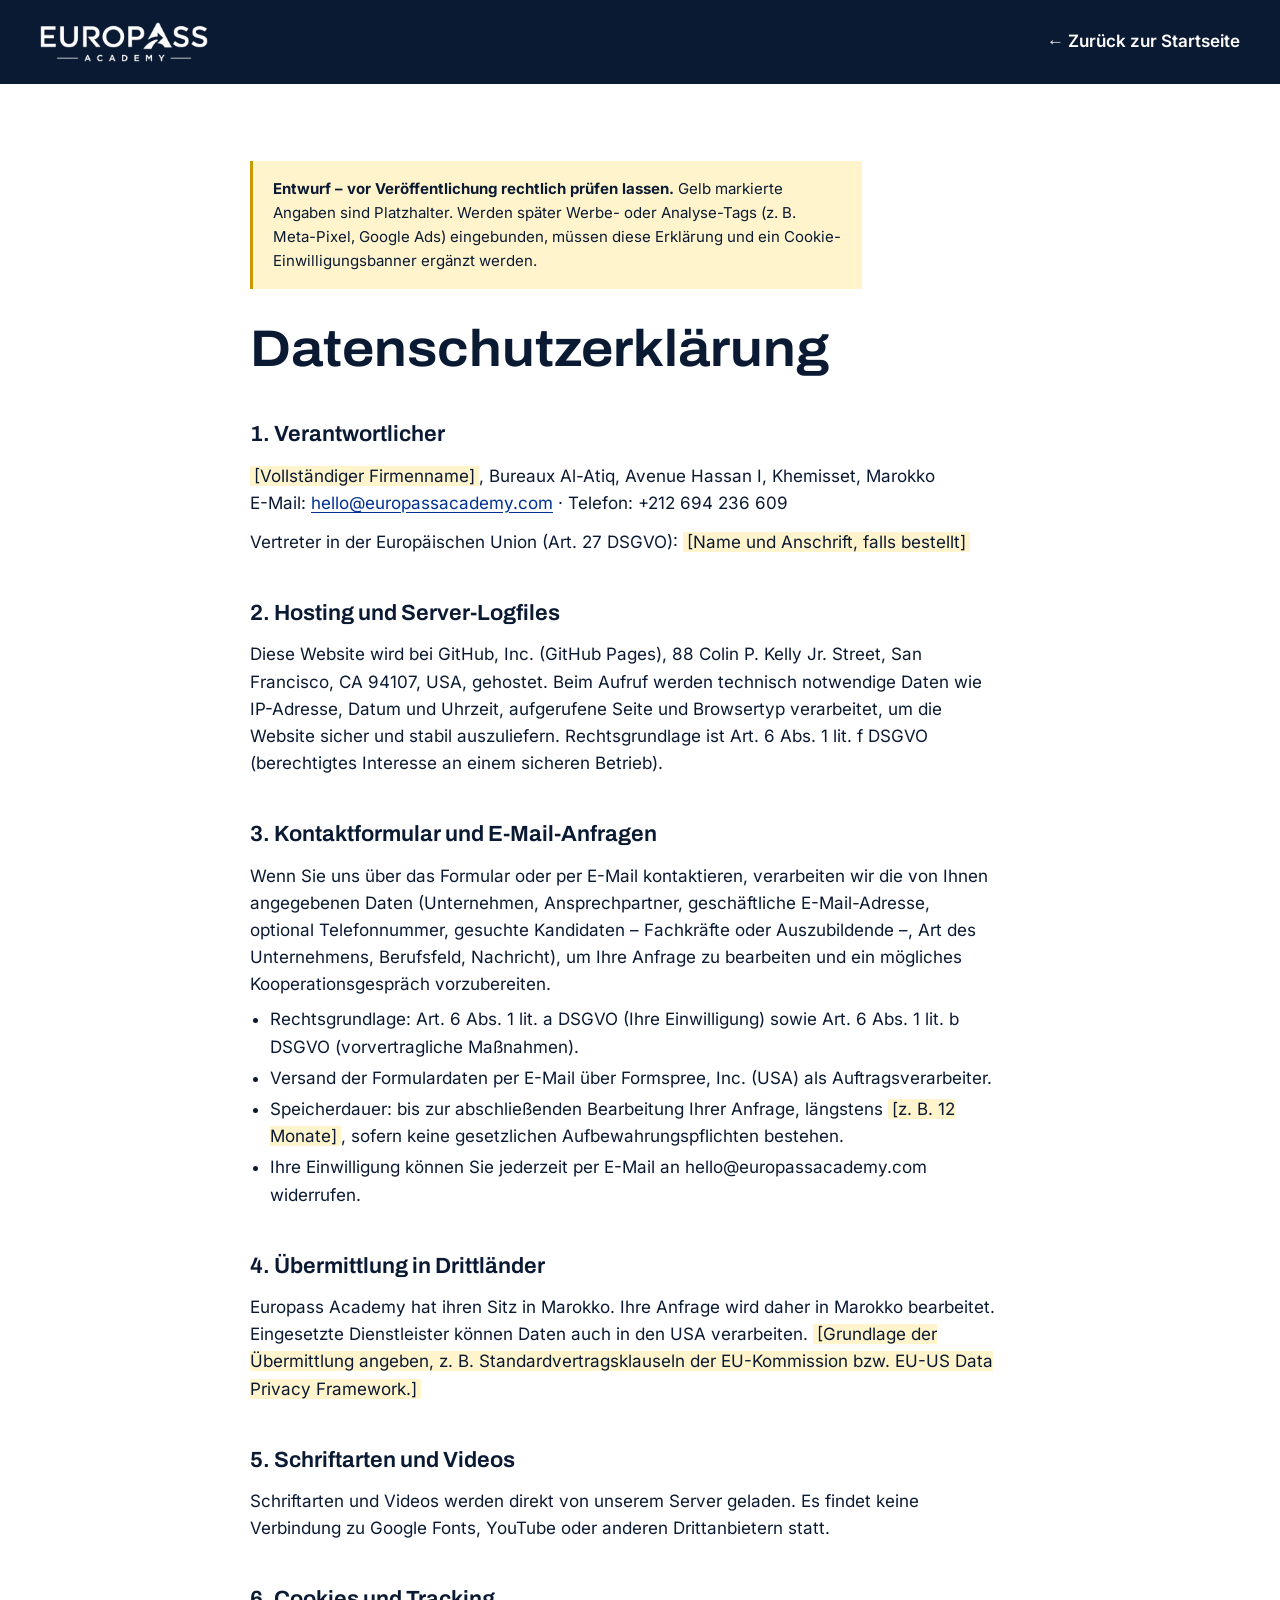
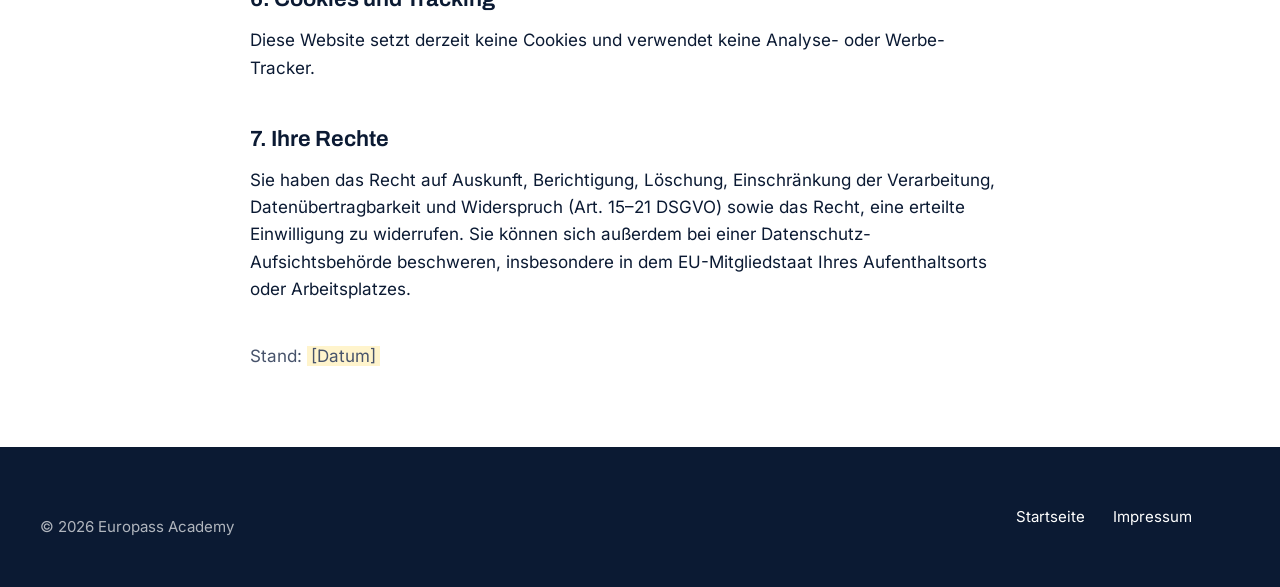
==== commit 6706fade: "Add files via upload" ====
--- a/datenschutz.html
+++ b/datenschutz.html
@@ -25,13 +25,13 @@
     <p>Vertreter in der Europäischen Union (Art. 27 DSGVO): <span class="todo">[Name und Anschrift, falls bestellt]</span></p>
 
     <h2>2. Hosting und Server-Logfiles</h2>
-    <p>Diese Website wird bei <span class="todo">[Cloudflare, Inc. (Cloudflare Pages)]</span> gehostet. Beim Aufruf werden technisch notwendige Daten wie IP-Adresse, Datum und Uhrzeit, aufgerufene Seite und Browsertyp verarbeitet, um die Website sicher und stabil auszuliefern. Rechtsgrundlage ist Art. 6 Abs. 1 lit. f DSGVO (berechtigtes Interesse an einem sicheren Betrieb).</p>
+    <p>Diese Website wird bei GitHub, Inc. (GitHub Pages), 88 Colin P. Kelly Jr. Street, San Francisco, CA 94107, USA, gehostet. Beim Aufruf werden technisch notwendige Daten wie IP-Adresse, Datum und Uhrzeit, aufgerufene Seite und Browsertyp verarbeitet, um die Website sicher und stabil auszuliefern. Rechtsgrundlage ist Art. 6 Abs. 1 lit. f DSGVO (berechtigtes Interesse an einem sicheren Betrieb).</p>
 
     <h2>3. Kontaktformular und E-Mail-Anfragen</h2>
-    <p>Wenn Sie uns über das Formular oder per E-Mail kontaktieren, verarbeiten wir die von Ihnen angegebenen Daten (Unternehmen, Ansprechpartner, geschäftliche E-Mail-Adresse, Art des Unternehmens, Berufsfeld, Nachricht), um Ihre Anfrage zu bearbeiten und ein mögliches Kooperationsgespräch vorzubereiten.</p>
+    <p>Wenn Sie uns über das Formular oder per E-Mail kontaktieren, verarbeiten wir die von Ihnen angegebenen Daten (Unternehmen, Ansprechpartner, geschäftliche E-Mail-Adresse, optional Telefonnummer, gesuchte Kandidaten – Fachkräfte oder Auszubildende –, Art des Unternehmens, Berufsfeld, Nachricht), um Ihre Anfrage zu bearbeiten und ein mögliches Kooperationsgespräch vorzubereiten.</p>
     <ul>
       <li>Rechtsgrundlage: Art. 6 Abs. 1 lit. a DSGVO (Ihre Einwilligung) sowie Art. 6 Abs. 1 lit. b DSGVO (vorvertragliche Maßnahmen).</li>
-      <li>Versand der Formulardaten per E-Mail über <span class="todo">[Resend, Inc.]</span> als Auftragsverarbeiter.</li>
+      <li>Versand der Formulardaten per E-Mail über Formspree, Inc. (USA) als Auftragsverarbeiter.</li>
       <li>Speicherdauer: bis zur abschließenden Bearbeitung Ihrer Anfrage, längstens <span class="todo">[z. B. 12 Monate]</span>, sofern keine gesetzlichen Aufbewahrungspflichten bestehen.</li>
       <li>Ihre Einwilligung können Sie jederzeit per E-Mail an hello@europassacademy.com widerrufen.</li>
     </ul>
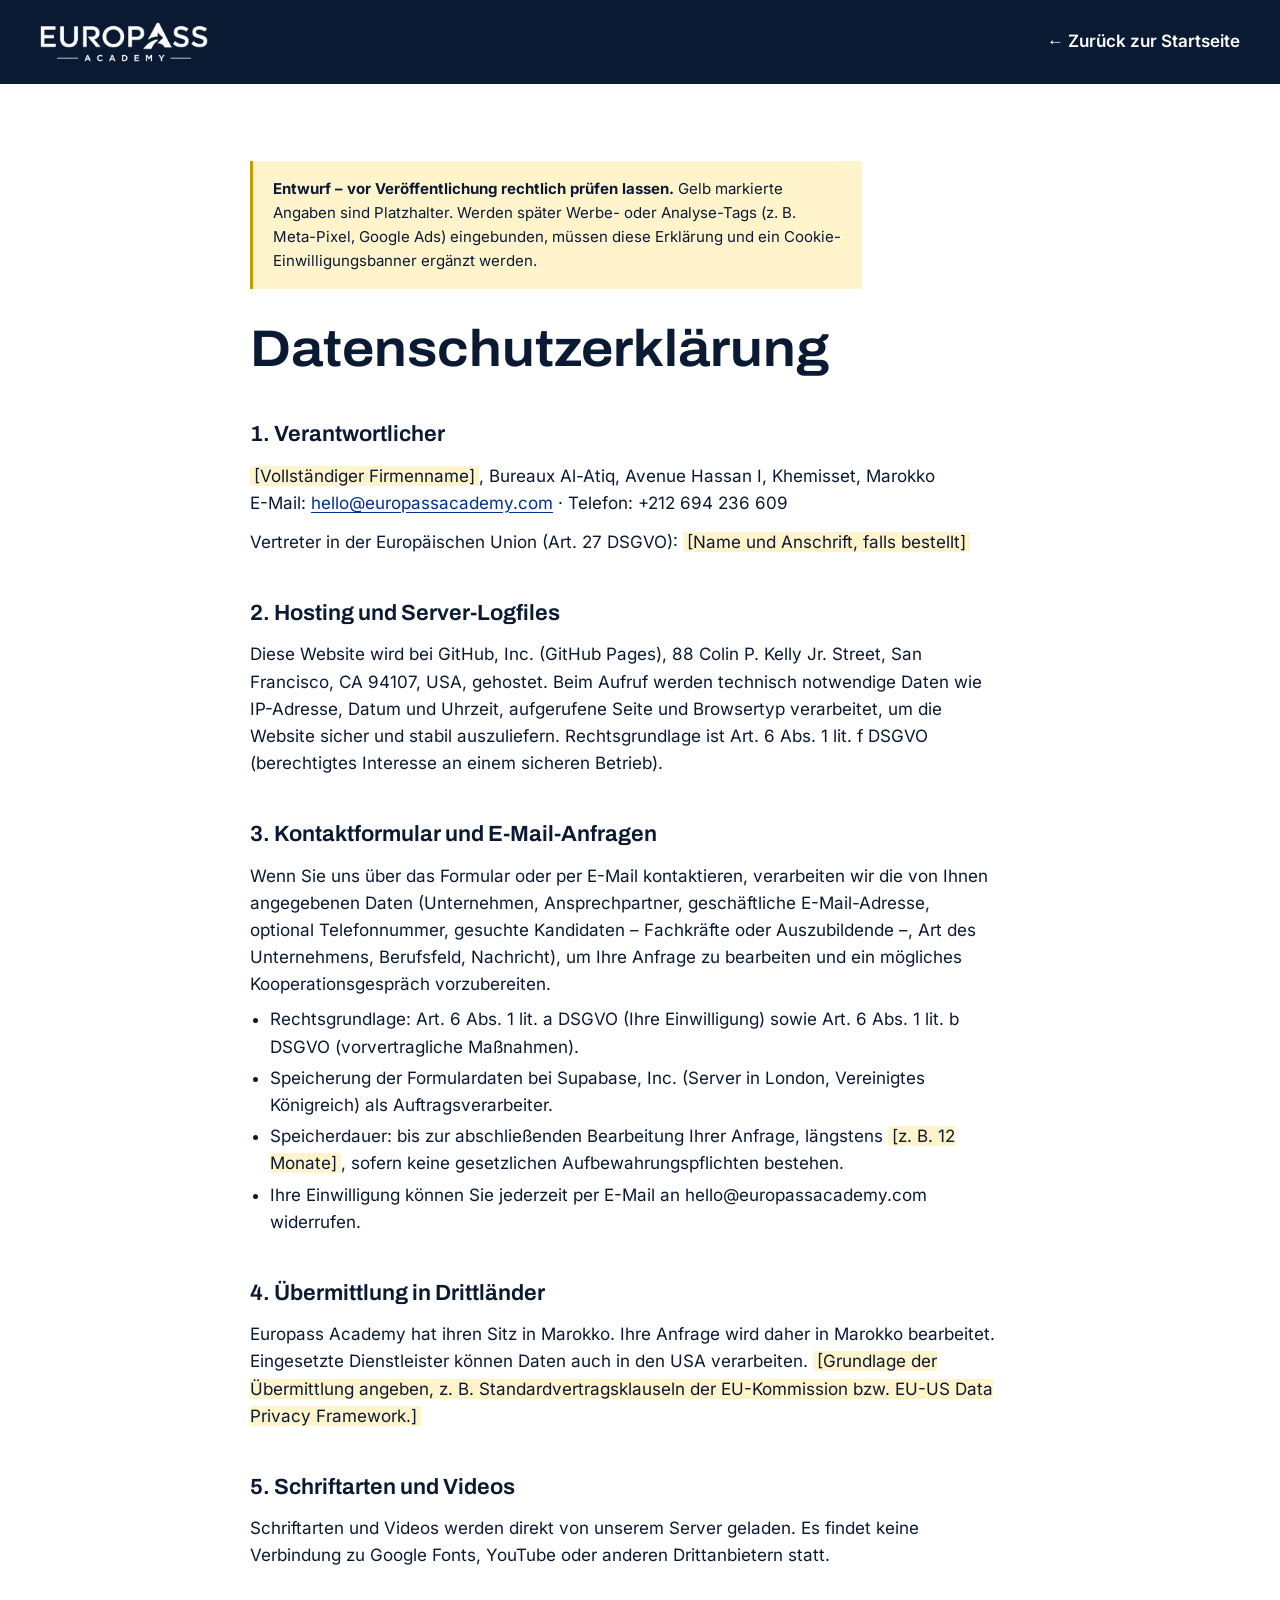
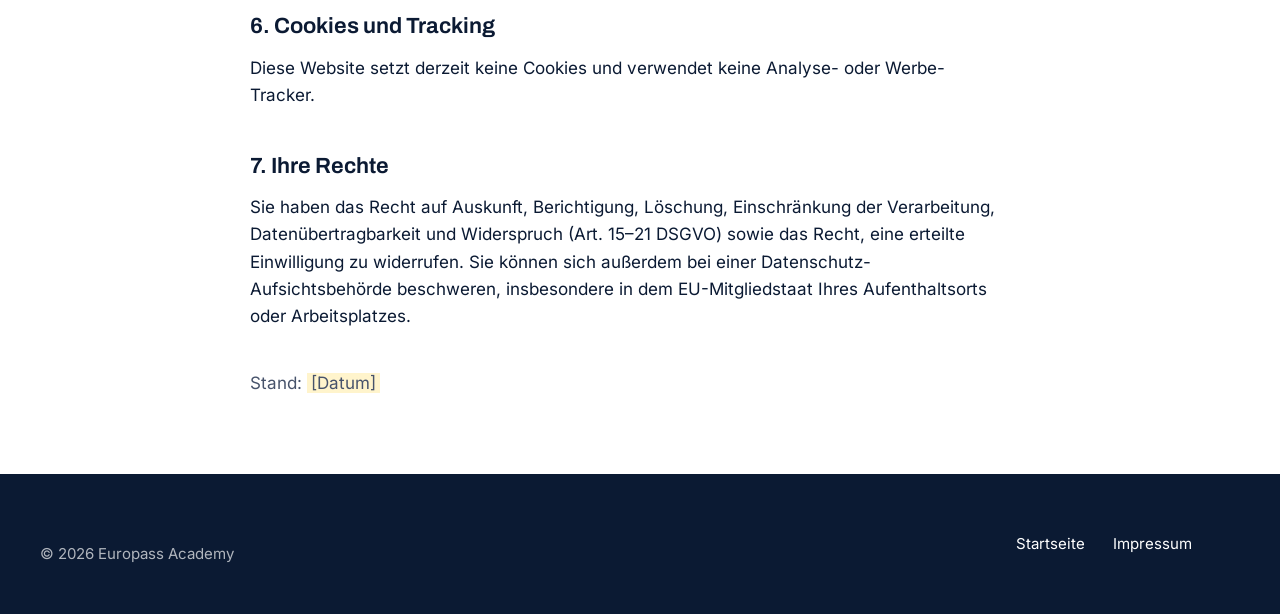
==== commit e2471153: "Update datenschutz.html" ====
--- a/datenschutz.html
+++ b/datenschutz.html
@@ -31,7 +31,7 @@
     <p>Wenn Sie uns über das Formular oder per E-Mail kontaktieren, verarbeiten wir die von Ihnen angegebenen Daten (Unternehmen, Ansprechpartner, geschäftliche E-Mail-Adresse, optional Telefonnummer, gesuchte Kandidaten – Fachkräfte oder Auszubildende –, Art des Unternehmens, Berufsfeld, Nachricht), um Ihre Anfrage zu bearbeiten und ein mögliches Kooperationsgespräch vorzubereiten.</p>
     <ul>
       <li>Rechtsgrundlage: Art. 6 Abs. 1 lit. a DSGVO (Ihre Einwilligung) sowie Art. 6 Abs. 1 lit. b DSGVO (vorvertragliche Maßnahmen).</li>
-      <li>Versand der Formulardaten per E-Mail über Formspree, Inc. (USA) als Auftragsverarbeiter.</li>
+      <li>Speicherung der Formulardaten bei Supabase, Inc. (Server in London, Vereinigtes Königreich) als Auftragsverarbeiter.</li>
       <li>Speicherdauer: bis zur abschließenden Bearbeitung Ihrer Anfrage, längstens <span class="todo">[z. B. 12 Monate]</span>, sofern keine gesetzlichen Aufbewahrungspflichten bestehen.</li>
       <li>Ihre Einwilligung können Sie jederzeit per E-Mail an hello@europassacademy.com widerrufen.</li>
     </ul>
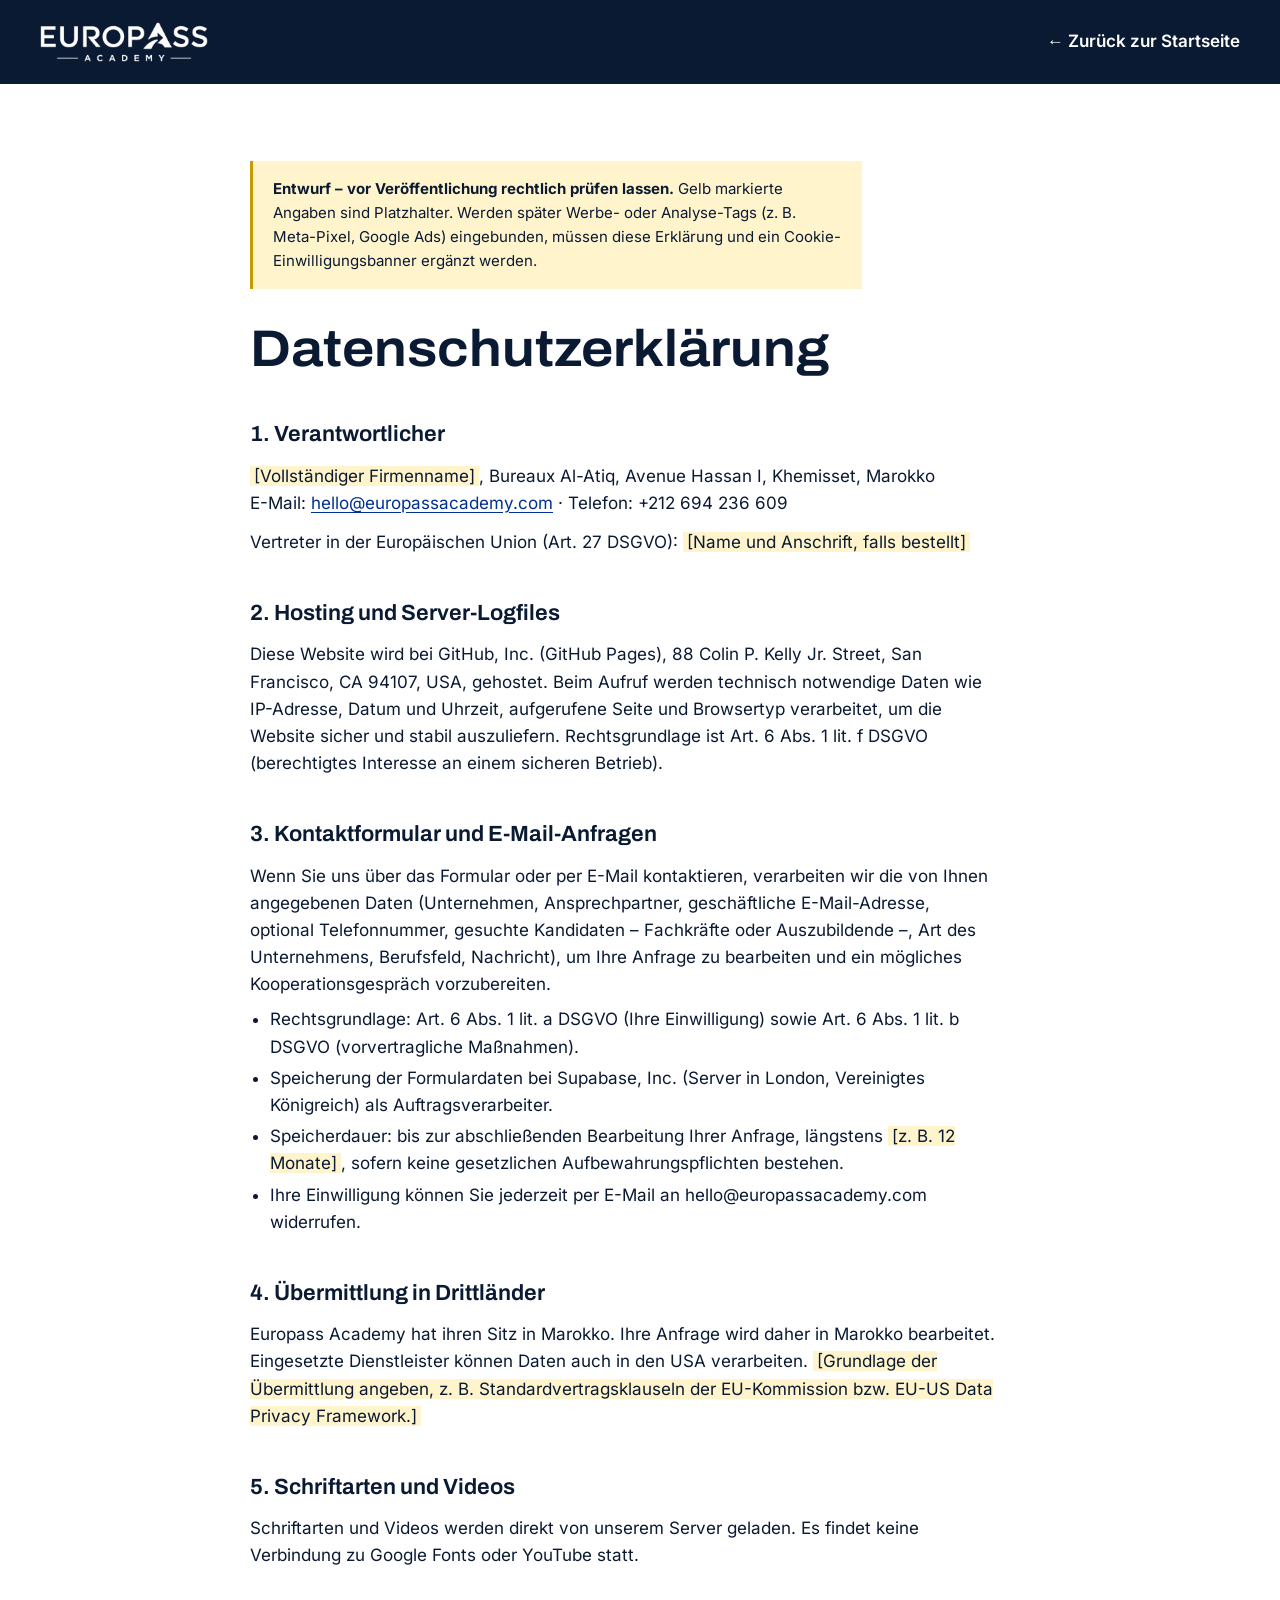
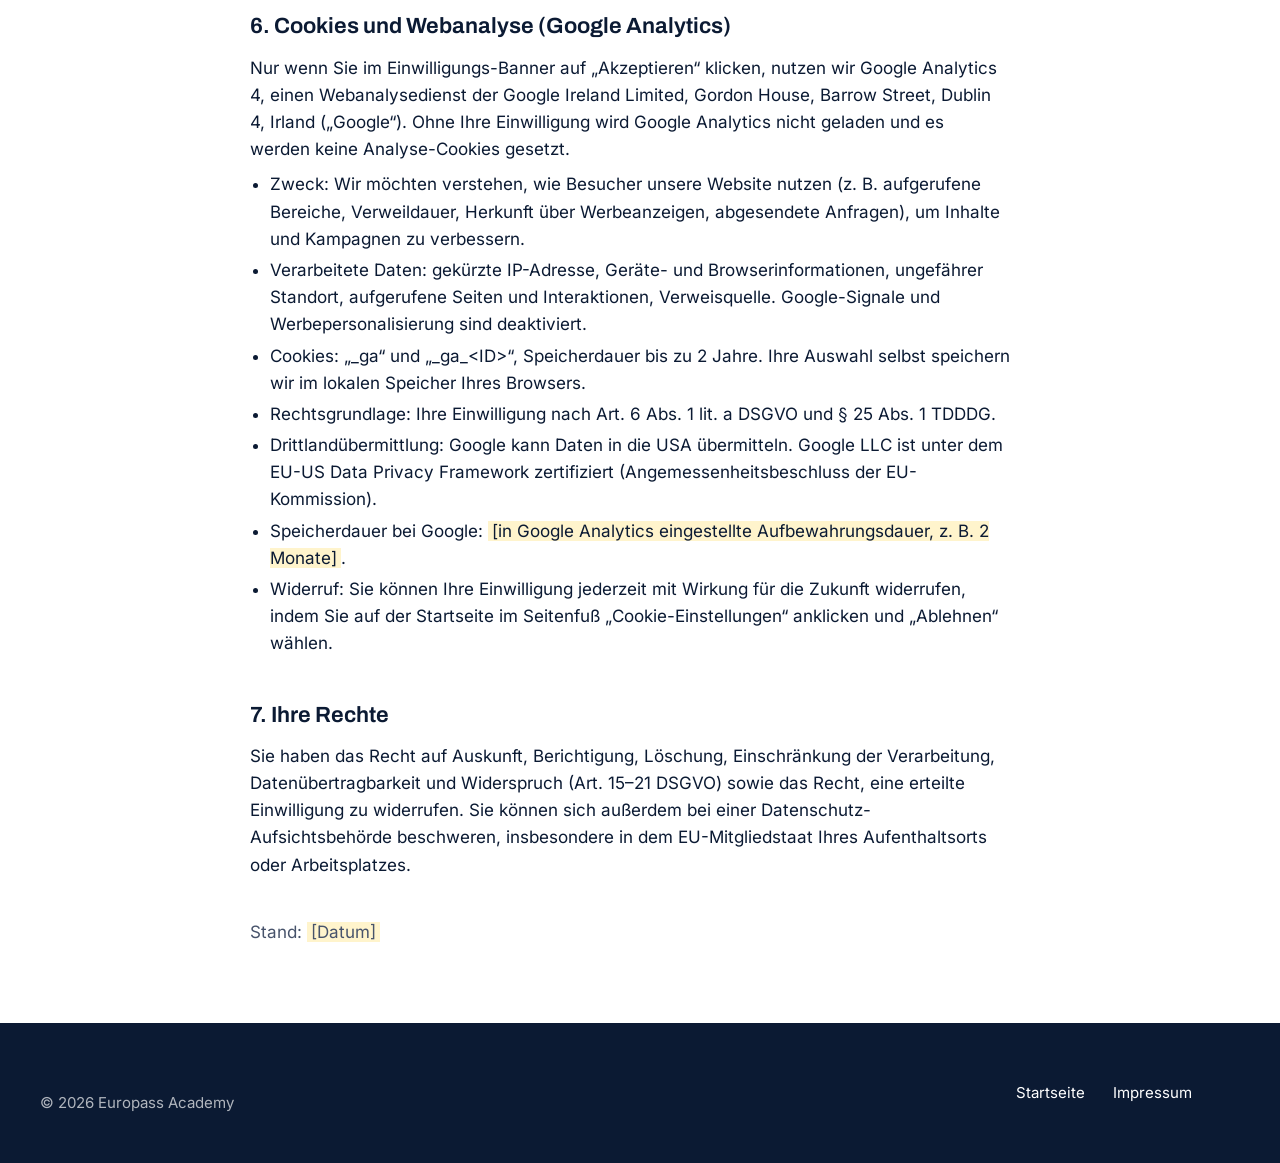
==== commit 945133be: "Add files via upload" ====
--- a/datenschutz.html
+++ b/datenschutz.html
@@ -40,10 +40,19 @@
     <p>Europass Academy hat ihren Sitz in Marokko. Ihre Anfrage wird daher in Marokko bearbeitet. Eingesetzte Dienstleister können Daten auch in den USA verarbeiten. <span class="todo">[Grundlage der Übermittlung angeben, z. B. Standardvertragsklauseln der EU-Kommission bzw. EU-US Data Privacy Framework.]</span></p>
 
     <h2>5. Schriftarten und Videos</h2>
-    <p>Schriftarten und Videos werden direkt von unserem Server geladen. Es findet keine Verbindung zu Google Fonts, YouTube oder anderen Drittanbietern statt.</p>
+    <p>Schriftarten und Videos werden direkt von unserem Server geladen. Es findet keine Verbindung zu Google Fonts oder YouTube statt.</p>
 
-    <h2>6. Cookies und Tracking</h2>
-    <p>Diese Website setzt derzeit keine Cookies und verwendet keine Analyse- oder Werbe-Tracker.</p>
+    <h2 id="analyse">6. Cookies und Webanalyse (Google Analytics)</h2>
+    <p>Nur wenn Sie im Einwilligungs-Banner auf „Akzeptieren“ klicken, nutzen wir Google Analytics 4, einen Webanalysedienst der Google Ireland Limited, Gordon House, Barrow Street, Dublin 4, Irland („Google“). Ohne Ihre Einwilligung wird Google Analytics nicht geladen und es werden keine Analyse-Cookies gesetzt.</p>
+    <ul>
+      <li>Zweck: Wir möchten verstehen, wie Besucher unsere Website nutzen (z. B. aufgerufene Bereiche, Verweildauer, Herkunft über Werbeanzeigen, abgesendete Anfragen), um Inhalte und Kampagnen zu verbessern.</li>
+      <li>Verarbeitete Daten: gekürzte IP-Adresse, Geräte- und Browserinformationen, ungefährer Standort, aufgerufene Seiten und Interaktionen, Verweisquelle. Google-Signale und Werbepersonalisierung sind deaktiviert.</li>
+      <li>Cookies: „_ga“ und „_ga_&lt;ID&gt;“, Speicherdauer bis zu 2 Jahre. Ihre Auswahl selbst speichern wir im lokalen Speicher Ihres Browsers.</li>
+      <li>Rechtsgrundlage: Ihre Einwilligung nach Art. 6 Abs. 1 lit. a DSGVO und § 25 Abs. 1 TDDDG.</li>
+      <li>Drittlandübermittlung: Google kann Daten in die USA übermitteln. Google LLC ist unter dem EU-US Data Privacy Framework zertifiziert (Angemessenheitsbeschluss der EU-Kommission).</li>
+      <li>Speicherdauer bei Google: <span class="todo">[in Google Analytics eingestellte Aufbewahrungsdauer, z. B. 2 Monate]</span>.</li>
+      <li>Widerruf: Sie können Ihre Einwilligung jederzeit mit Wirkung für die Zukunft widerrufen, indem Sie auf der Startseite im Seitenfuß „Cookie-Einstellungen“ anklicken und „Ablehnen“ wählen.</li>
+    </ul>
 
     <h2>7. Ihre Rechte</h2>
     <p>Sie haben das Recht auf Auskunft, Berichtigung, Löschung, Einschränkung der Verarbeitung, Datenübertragbarkeit und Widerspruch (Art. 15–21 DSGVO) sowie das Recht, eine erteilte Einwilligung zu widerrufen. Sie können sich außerdem bei einer Datenschutz-Aufsichtsbehörde beschweren, insbesondere in dem EU-Mitgliedstaat Ihres Aufenthaltsorts oder Arbeitsplatzes.</p>
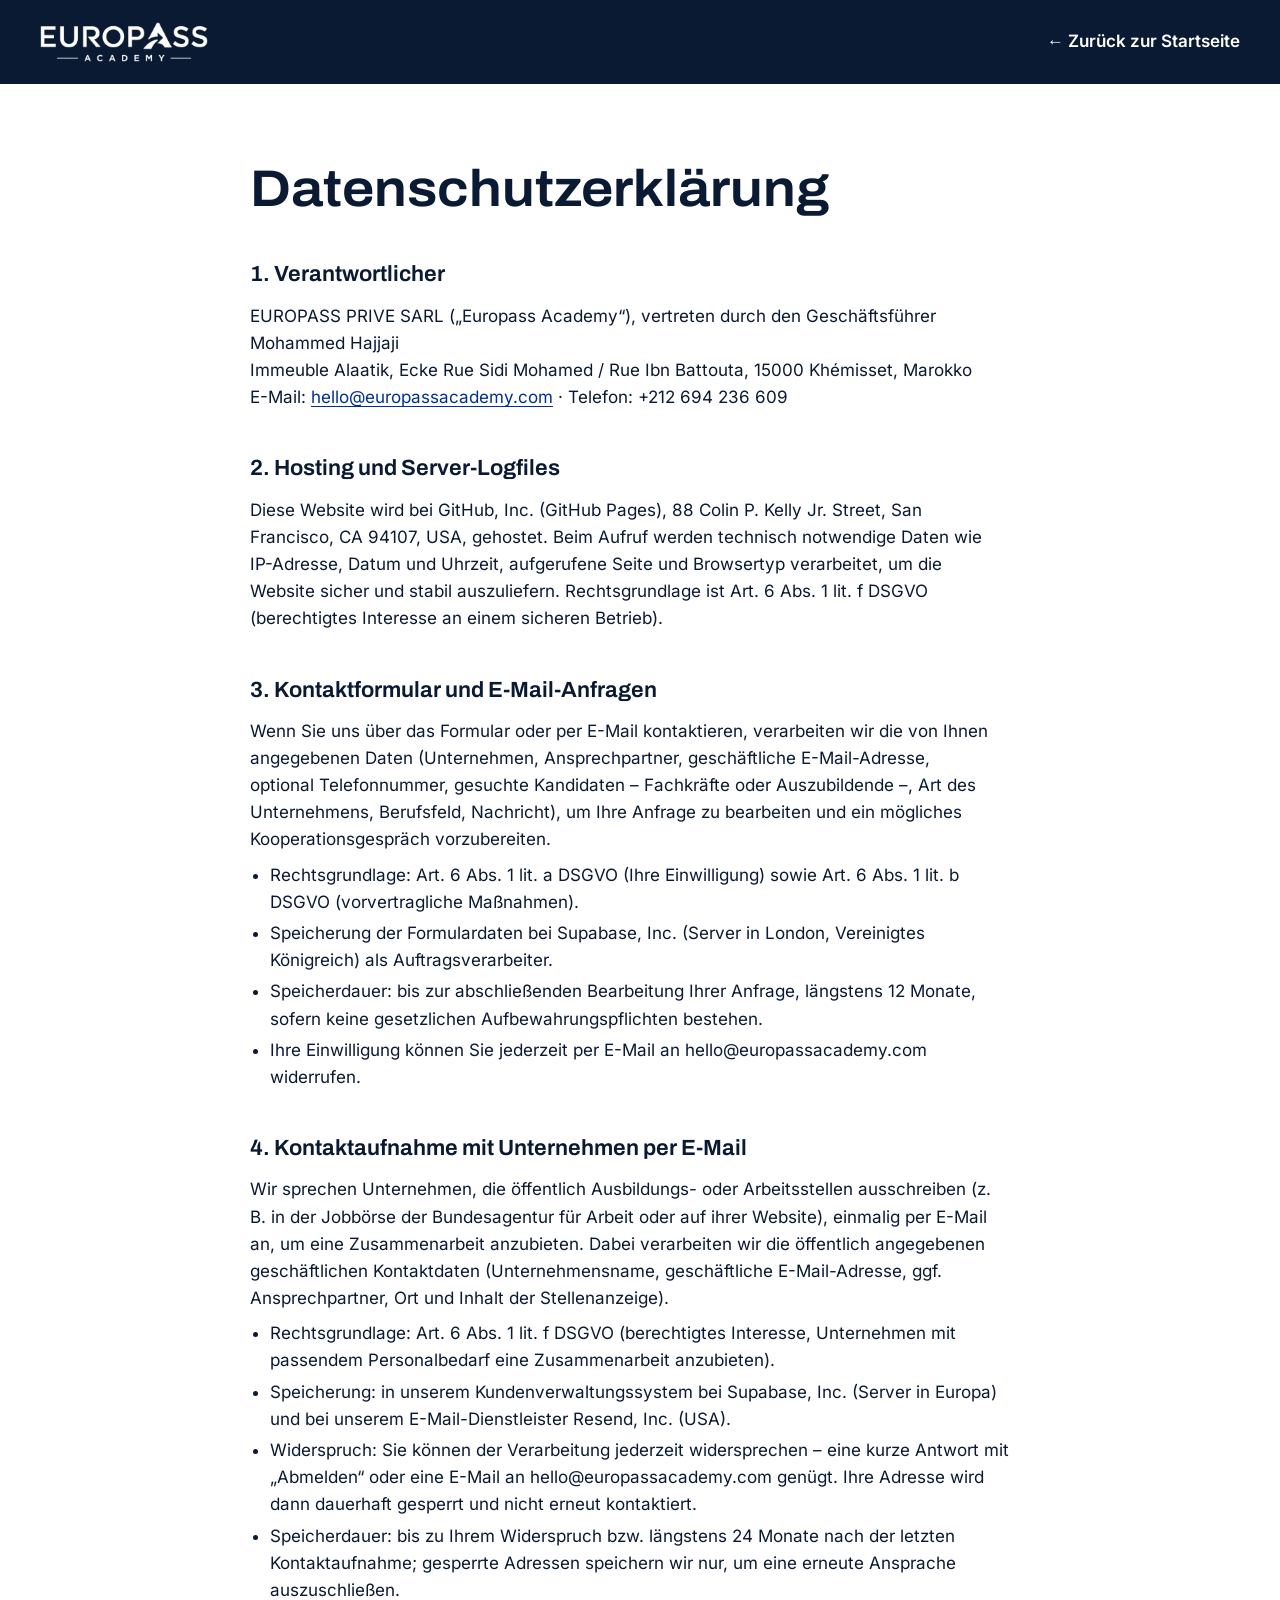
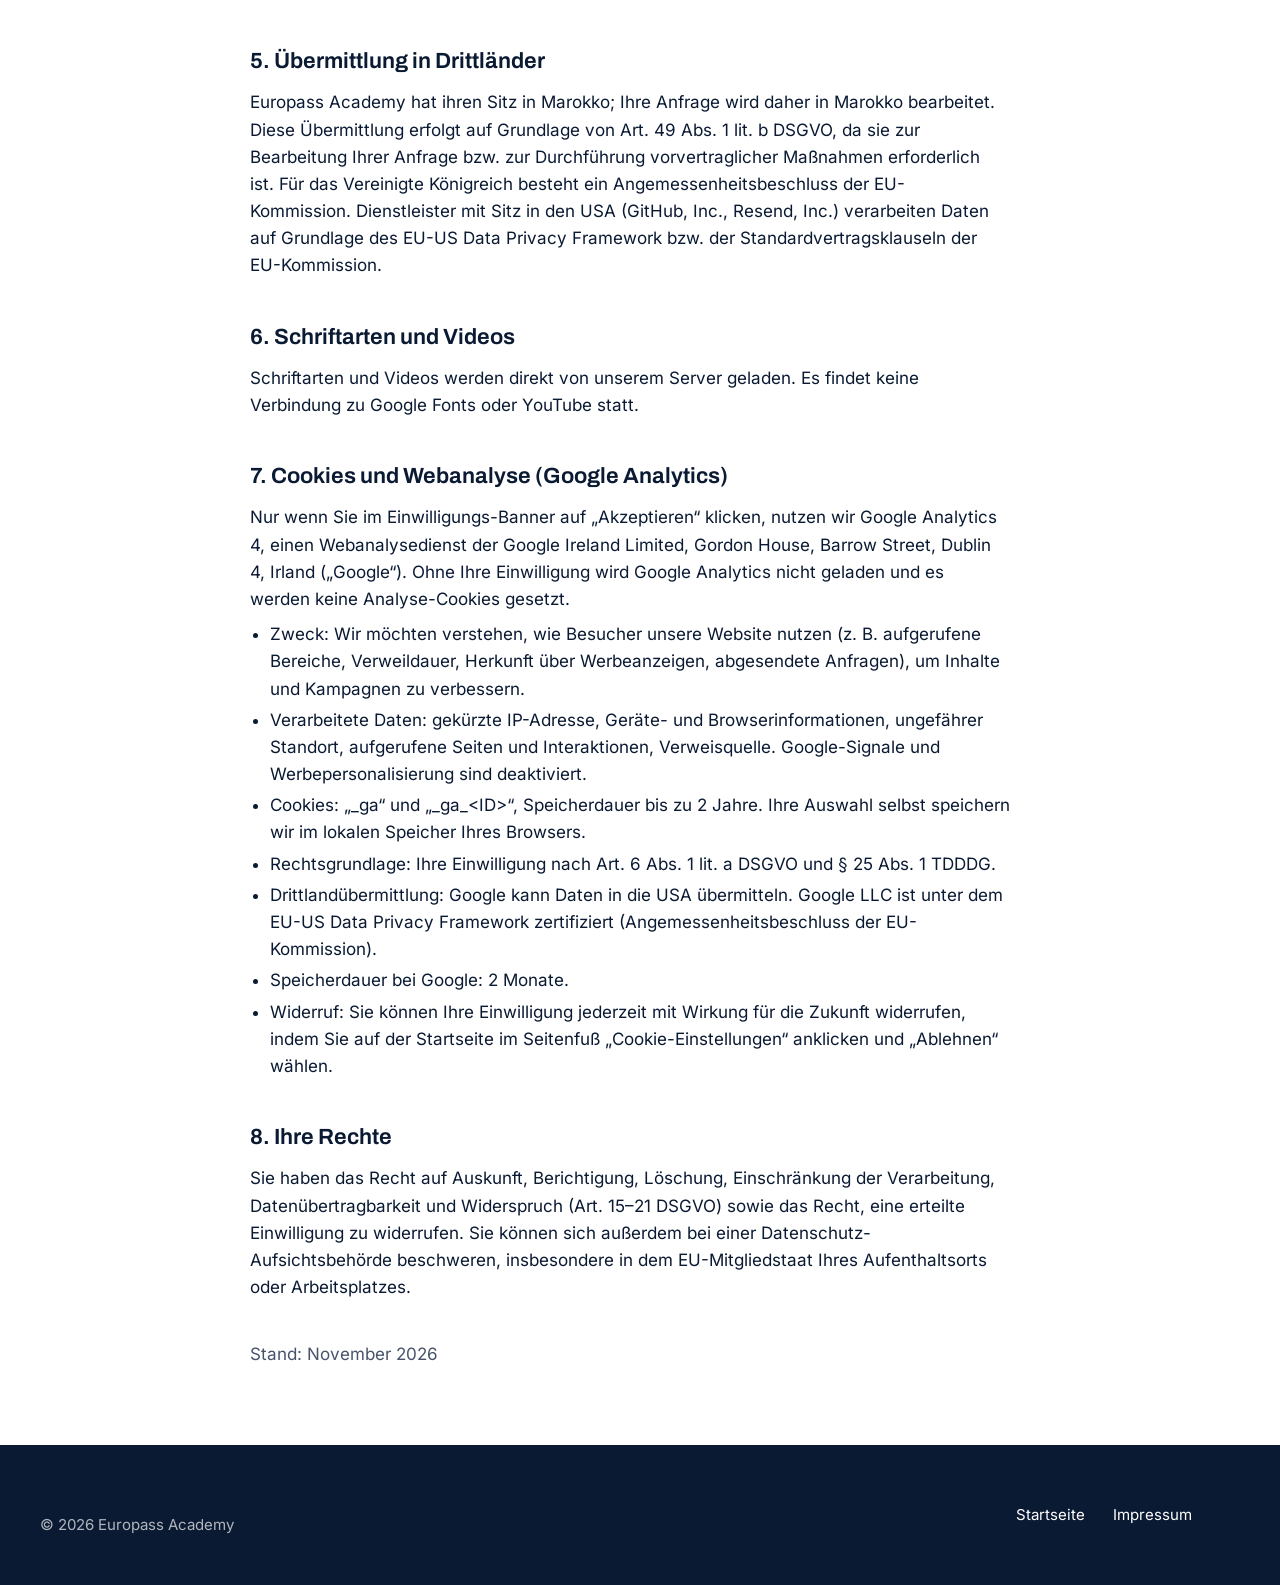
==== commit 67328527: "Datenschutzerklärung vervollständigt (Verantwortlicher, Drittländer, E-Mail-Ansprache)" ====
--- a/datenschutz.html
+++ b/datenschutz.html
@@ -16,13 +16,12 @@
 </header>
 <main class="legal">
   <div class="wrap">
-    <p class="draft-note"><strong>Entwurf – vor Veröffentlichung rechtlich prüfen lassen.</strong> Gelb markierte Angaben sind Platzhalter. Werden später Werbe- oder Analyse-Tags (z. B. Meta-Pixel, Google Ads) eingebunden, müssen diese Erklärung und ein Cookie-Einwilligungsbanner ergänzt werden.</p>
     <h1>Datenschutzerklärung</h1>
 
     <h2>1. Verantwortlicher</h2>
-    <p><span class="todo">[Vollständiger Firmenname]</span>, Bureaux Al-Atiq, Avenue Hassan I, Khemisset, Marokko<br>
+    <p>EUROPASS PRIVE SARL („Europass Academy“), vertreten durch den Geschäftsführer Mohammed Hajjaji<br>
+    Immeuble Alaatik, Ecke Rue Sidi Mohamed / Rue Ibn Battouta, 15000 Khémisset, Marokko<br>
     E-Mail: <a href="mailto:hello@europassacademy.com">hello@europassacademy.com</a> · Telefon: +212 694 236 609</p>
-    <p>Vertreter in der Europäischen Union (Art. 27 DSGVO): <span class="todo">[Name und Anschrift, falls bestellt]</span></p>
 
     <h2>2. Hosting und Server-Logfiles</h2>
     <p>Diese Website wird bei GitHub, Inc. (GitHub Pages), 88 Colin P. Kelly Jr. Street, San Francisco, CA 94107, USA, gehostet. Beim Aufruf werden technisch notwendige Daten wie IP-Adresse, Datum und Uhrzeit, aufgerufene Seite und Browsertyp verarbeitet, um die Website sicher und stabil auszuliefern. Rechtsgrundlage ist Art. 6 Abs. 1 lit. f DSGVO (berechtigtes Interesse an einem sicheren Betrieb).</p>
@@ -32,17 +31,26 @@
     <ul>
       <li>Rechtsgrundlage: Art. 6 Abs. 1 lit. a DSGVO (Ihre Einwilligung) sowie Art. 6 Abs. 1 lit. b DSGVO (vorvertragliche Maßnahmen).</li>
       <li>Speicherung der Formulardaten bei Supabase, Inc. (Server in London, Vereinigtes Königreich) als Auftragsverarbeiter.</li>
-      <li>Speicherdauer: bis zur abschließenden Bearbeitung Ihrer Anfrage, längstens <span class="todo">[z. B. 12 Monate]</span>, sofern keine gesetzlichen Aufbewahrungspflichten bestehen.</li>
+      <li>Speicherdauer: bis zur abschließenden Bearbeitung Ihrer Anfrage, längstens 12 Monate, sofern keine gesetzlichen Aufbewahrungspflichten bestehen.</li>
       <li>Ihre Einwilligung können Sie jederzeit per E-Mail an hello@europassacademy.com widerrufen.</li>
     </ul>
 
-    <h2>4. Übermittlung in Drittländer</h2>
-    <p>Europass Academy hat ihren Sitz in Marokko. Ihre Anfrage wird daher in Marokko bearbeitet. Eingesetzte Dienstleister können Daten auch in den USA verarbeiten. <span class="todo">[Grundlage der Übermittlung angeben, z. B. Standardvertragsklauseln der EU-Kommission bzw. EU-US Data Privacy Framework.]</span></p>
+    <h2>4. Kontaktaufnahme mit Unternehmen per E-Mail</h2>
+    <p>Wir sprechen Unternehmen, die öffentlich Ausbildungs- oder Arbeitsstellen ausschreiben (z. B. in der Jobbörse der Bundesagentur für Arbeit oder auf ihrer Website), einmalig per E-Mail an, um eine Zusammenarbeit anzubieten. Dabei verarbeiten wir die öffentlich angegebenen geschäftlichen Kontaktdaten (Unternehmensname, geschäftliche E-Mail-Adresse, ggf. Ansprechpartner, Ort und Inhalt der Stellenanzeige).</p>
+    <ul>
+      <li>Rechtsgrundlage: Art. 6 Abs. 1 lit. f DSGVO (berechtigtes Interesse, Unternehmen mit passendem Personalbedarf eine Zusammenarbeit anzubieten).</li>
+      <li>Speicherung: in unserem Kundenverwaltungssystem bei Supabase, Inc. (Server in Europa) und bei unserem E-Mail-Dienstleister Resend, Inc. (USA).</li>
+      <li>Widerspruch: Sie können der Verarbeitung jederzeit widersprechen – eine kurze Antwort mit „Abmelden“ oder eine E-Mail an hello@europassacademy.com genügt. Ihre Adresse wird dann dauerhaft gesperrt und nicht erneut kontaktiert.</li>
+      <li>Speicherdauer: bis zu Ihrem Widerspruch bzw. längstens 24 Monate nach der letzten Kontaktaufnahme; gesperrte Adressen speichern wir nur, um eine erneute Ansprache auszuschließen.</li>
+    </ul>
 
-    <h2>5. Schriftarten und Videos</h2>
+    <h2>5. Übermittlung in Drittländer</h2>
+    <p>Europass Academy hat ihren Sitz in Marokko; Ihre Anfrage wird daher in Marokko bearbeitet. Diese Übermittlung erfolgt auf Grundlage von Art. 49 Abs. 1 lit. b DSGVO, da sie zur Bearbeitung Ihrer Anfrage bzw. zur Durchführung vorvertraglicher Maßnahmen erforderlich ist. Für das Vereinigte Königreich besteht ein Angemessenheitsbeschluss der EU-Kommission. Dienstleister mit Sitz in den USA (GitHub, Inc., Resend, Inc.) verarbeiten Daten auf Grundlage des EU-US Data Privacy Framework bzw. der Standardvertragsklauseln der EU-Kommission.</p>
+
+    <h2>6. Schriftarten und Videos</h2>
     <p>Schriftarten und Videos werden direkt von unserem Server geladen. Es findet keine Verbindung zu Google Fonts oder YouTube statt.</p>
 
-    <h2 id="analyse">6. Cookies und Webanalyse (Google Analytics)</h2>
+    <h2 id="analyse">7. Cookies und Webanalyse (Google Analytics)</h2>
     <p>Nur wenn Sie im Einwilligungs-Banner auf „Akzeptieren“ klicken, nutzen wir Google Analytics 4, einen Webanalysedienst der Google Ireland Limited, Gordon House, Barrow Street, Dublin 4, Irland („Google“). Ohne Ihre Einwilligung wird Google Analytics nicht geladen und es werden keine Analyse-Cookies gesetzt.</p>
     <ul>
       <li>Zweck: Wir möchten verstehen, wie Besucher unsere Website nutzen (z. B. aufgerufene Bereiche, Verweildauer, Herkunft über Werbeanzeigen, abgesendete Anfragen), um Inhalte und Kampagnen zu verbessern.</li>
@@ -50,14 +58,14 @@
       <li>Cookies: „_ga“ und „_ga_&lt;ID&gt;“, Speicherdauer bis zu 2 Jahre. Ihre Auswahl selbst speichern wir im lokalen Speicher Ihres Browsers.</li>
       <li>Rechtsgrundlage: Ihre Einwilligung nach Art. 6 Abs. 1 lit. a DSGVO und § 25 Abs. 1 TDDDG.</li>
       <li>Drittlandübermittlung: Google kann Daten in die USA übermitteln. Google LLC ist unter dem EU-US Data Privacy Framework zertifiziert (Angemessenheitsbeschluss der EU-Kommission).</li>
-      <li>Speicherdauer bei Google: <span class="todo">[in Google Analytics eingestellte Aufbewahrungsdauer, z. B. 2 Monate]</span>.</li>
+      <li>Speicherdauer bei Google: 2 Monate.</li>
       <li>Widerruf: Sie können Ihre Einwilligung jederzeit mit Wirkung für die Zukunft widerrufen, indem Sie auf der Startseite im Seitenfuß „Cookie-Einstellungen“ anklicken und „Ablehnen“ wählen.</li>
     </ul>
 
-    <h2>7. Ihre Rechte</h2>
+    <h2>8. Ihre Rechte</h2>
     <p>Sie haben das Recht auf Auskunft, Berichtigung, Löschung, Einschränkung der Verarbeitung, Datenübertragbarkeit und Widerspruch (Art. 15–21 DSGVO) sowie das Recht, eine erteilte Einwilligung zu widerrufen. Sie können sich außerdem bei einer Datenschutz-Aufsichtsbehörde beschweren, insbesondere in dem EU-Mitgliedstaat Ihres Aufenthaltsorts oder Arbeitsplatzes.</p>
 
-    <p style="margin-top:40px;color:var(--muted)">Stand: <span class="todo">[Datum]</span></p>
+    <p style="margin-top:40px;color:var(--muted)">Stand: November 2026</p>
   </div>
 </main>
 <footer class="site-footer">
